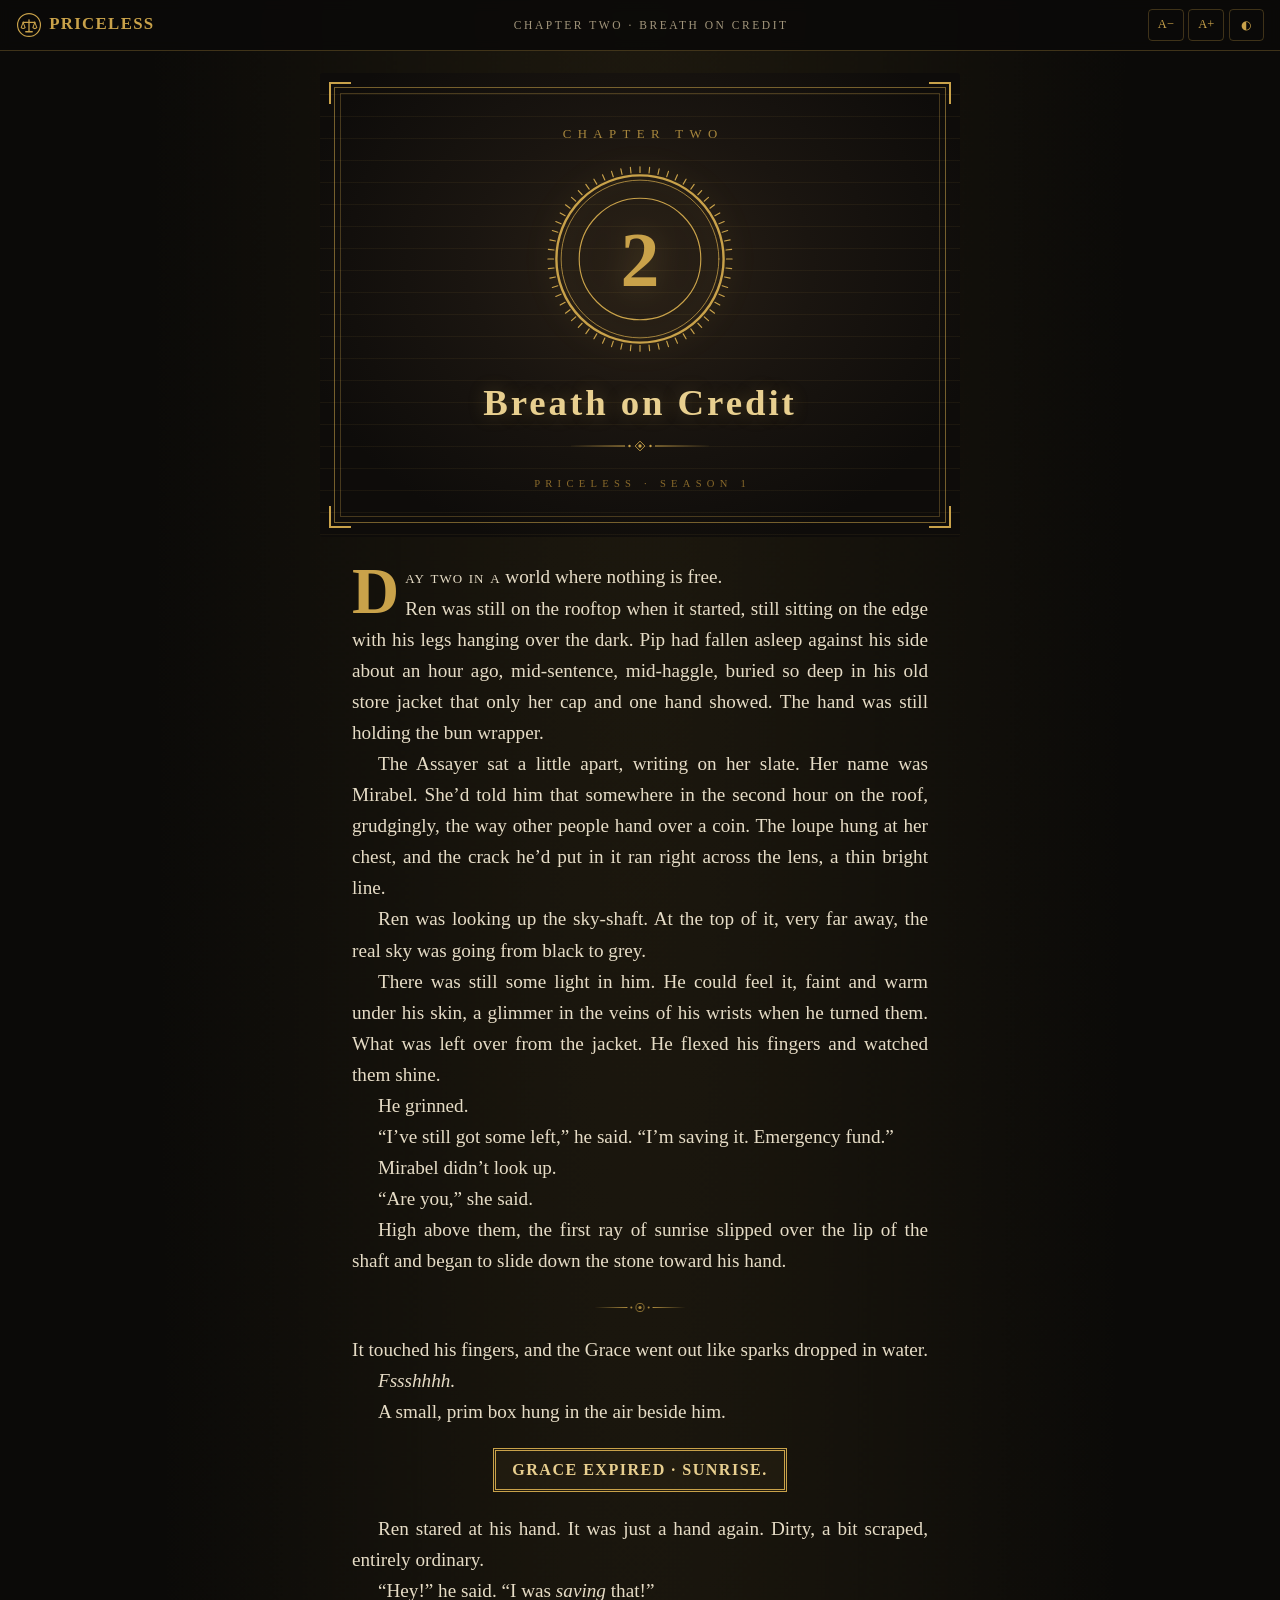
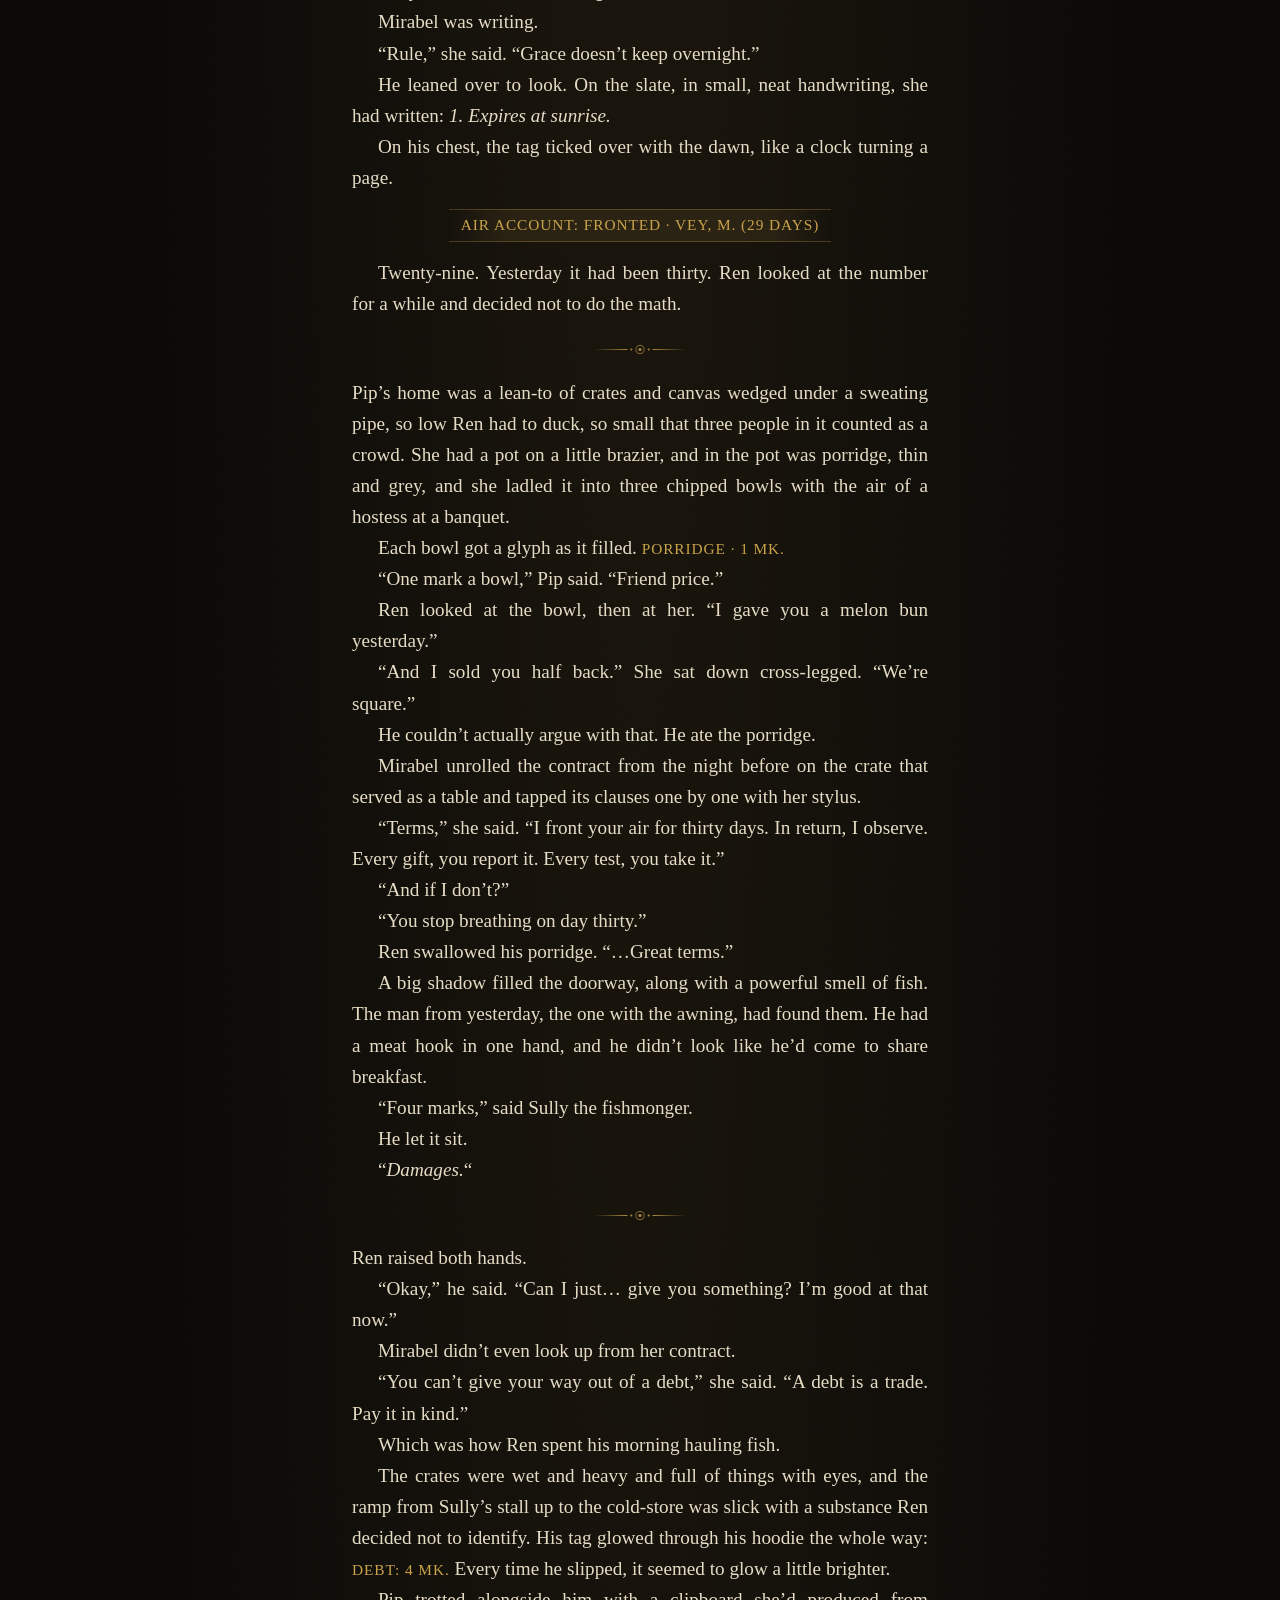
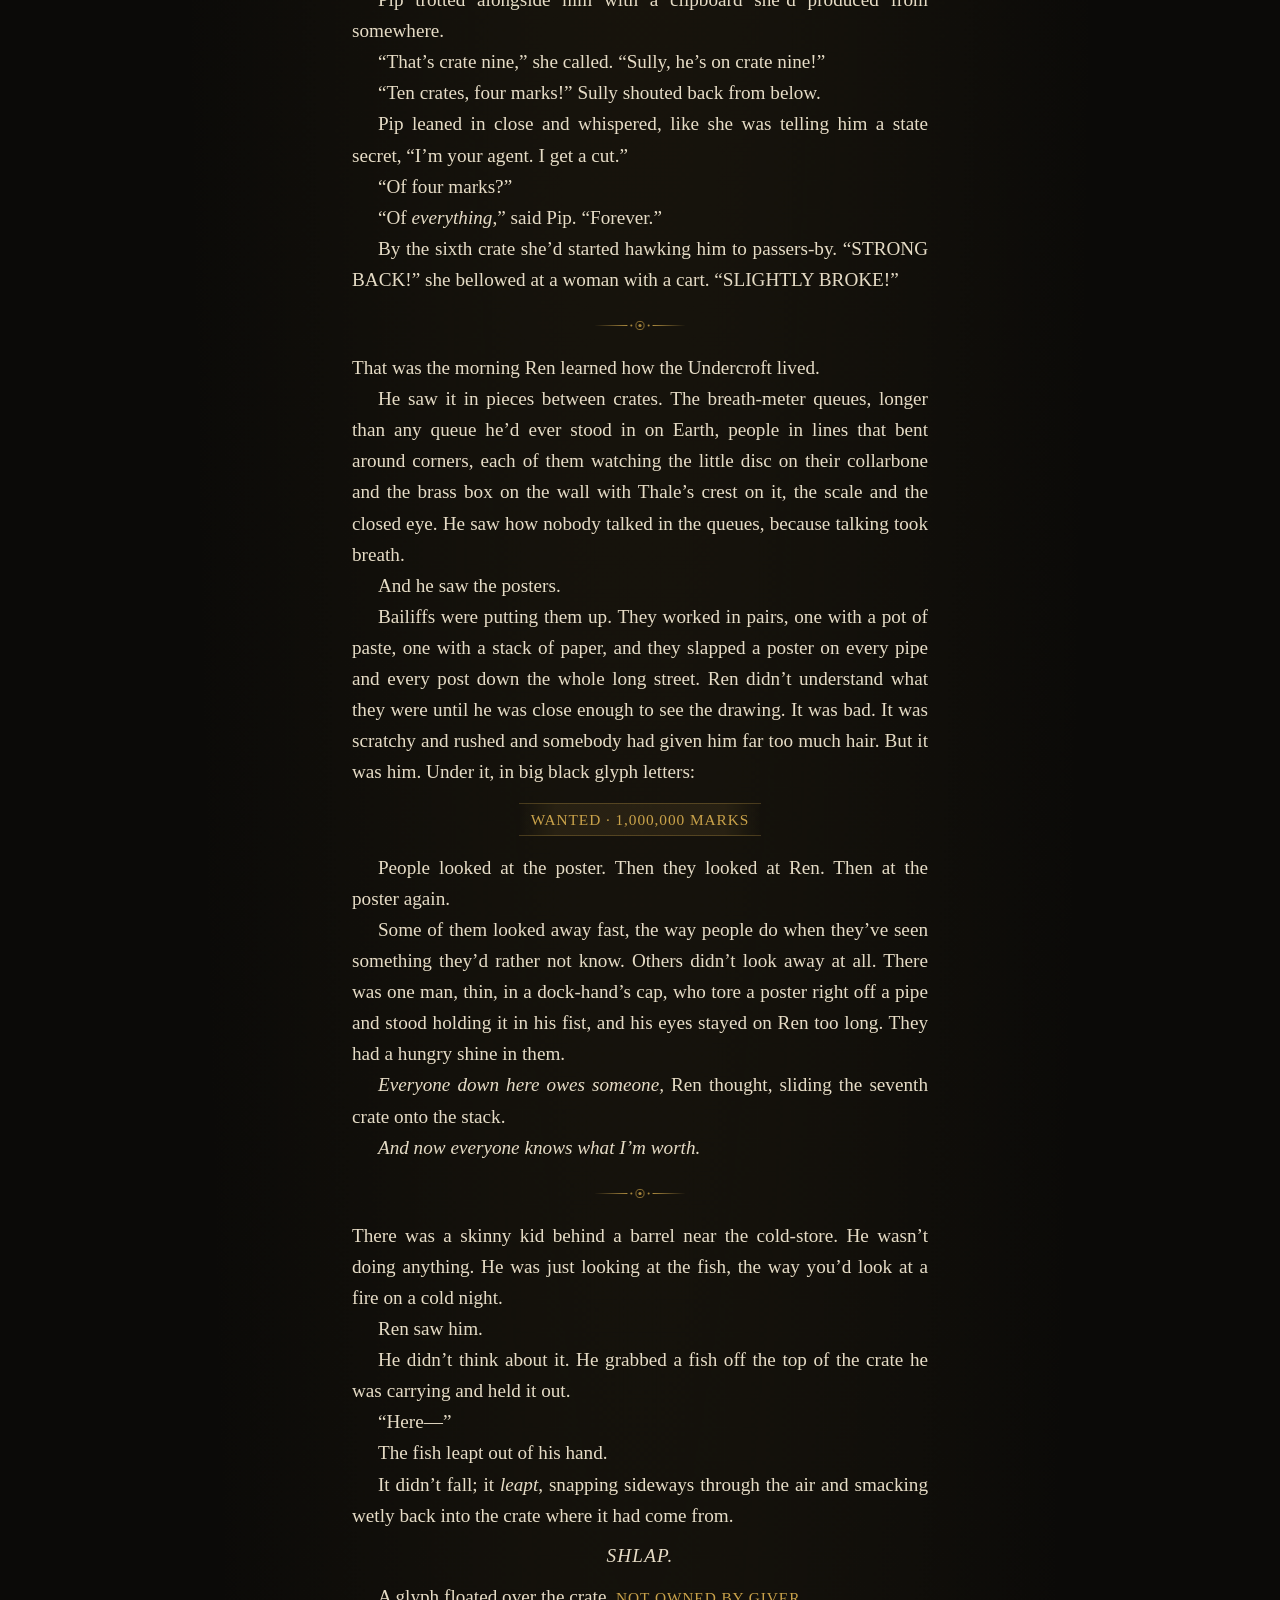
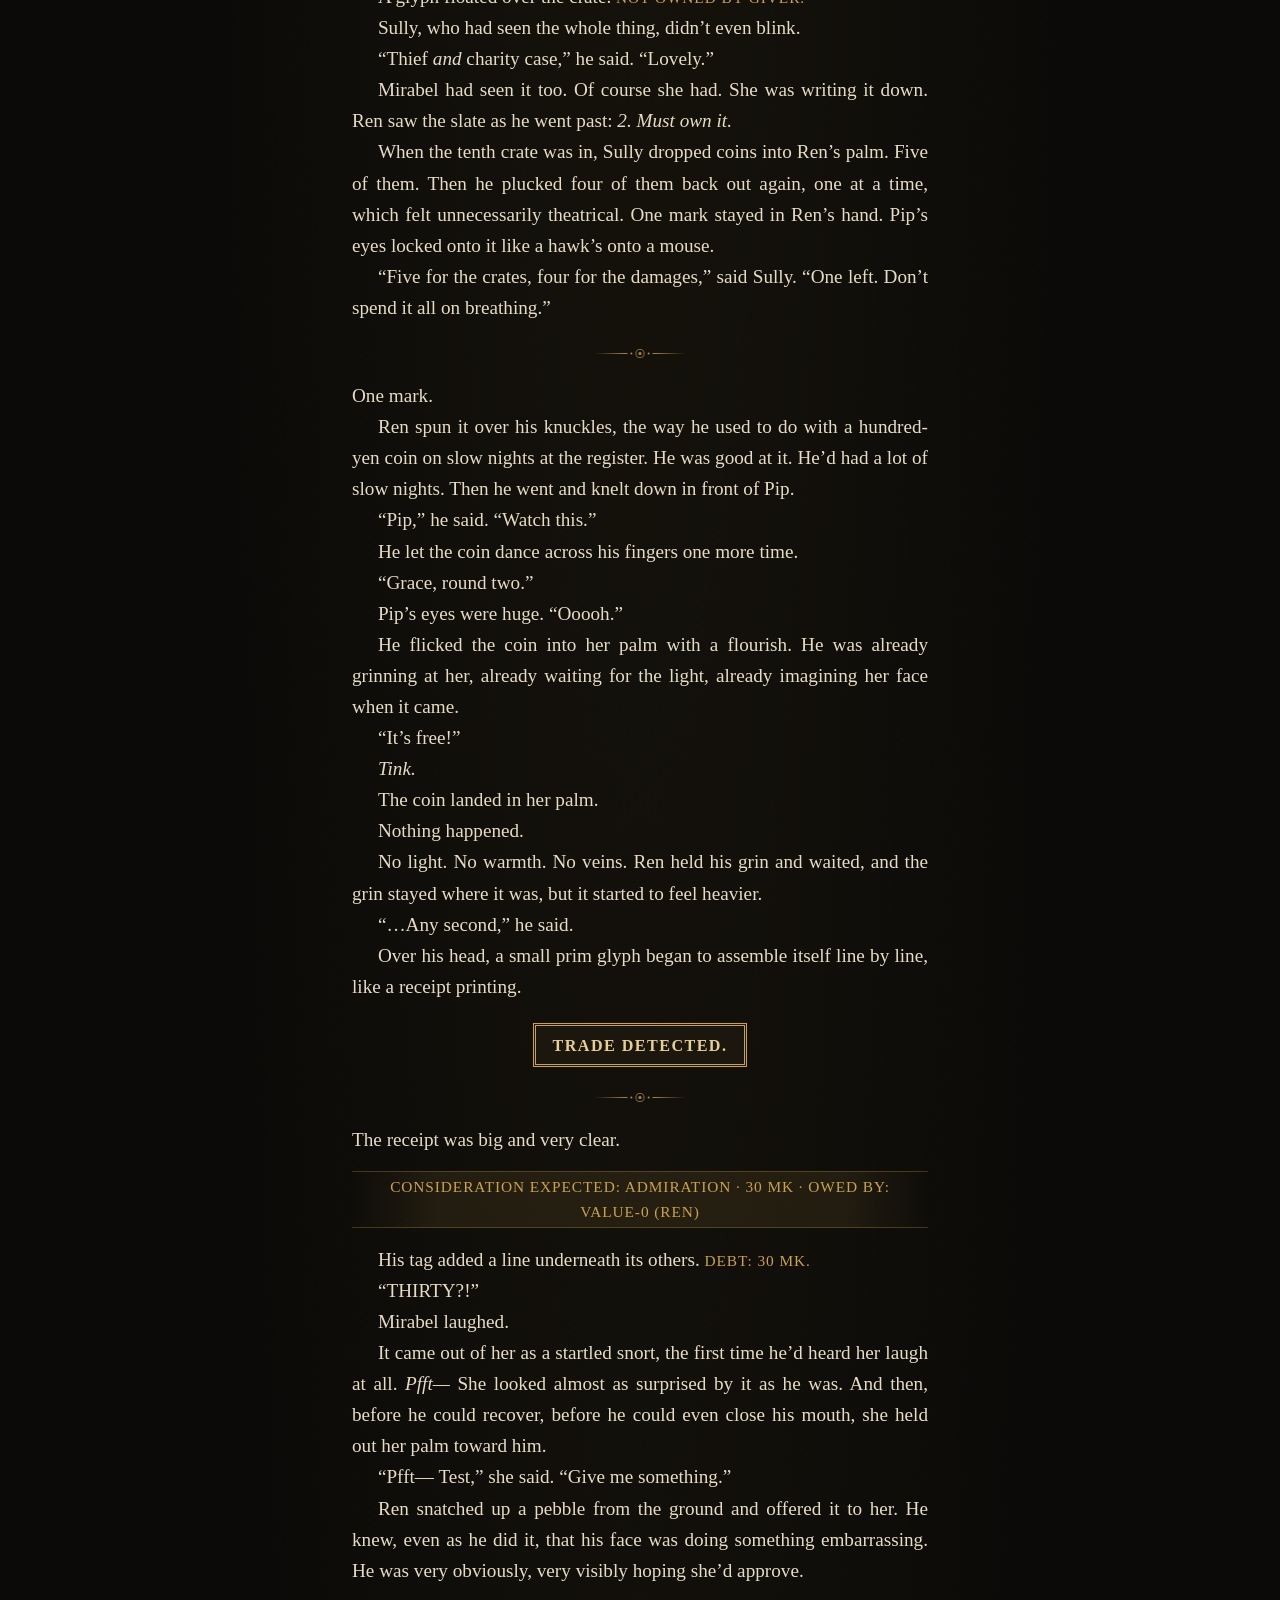
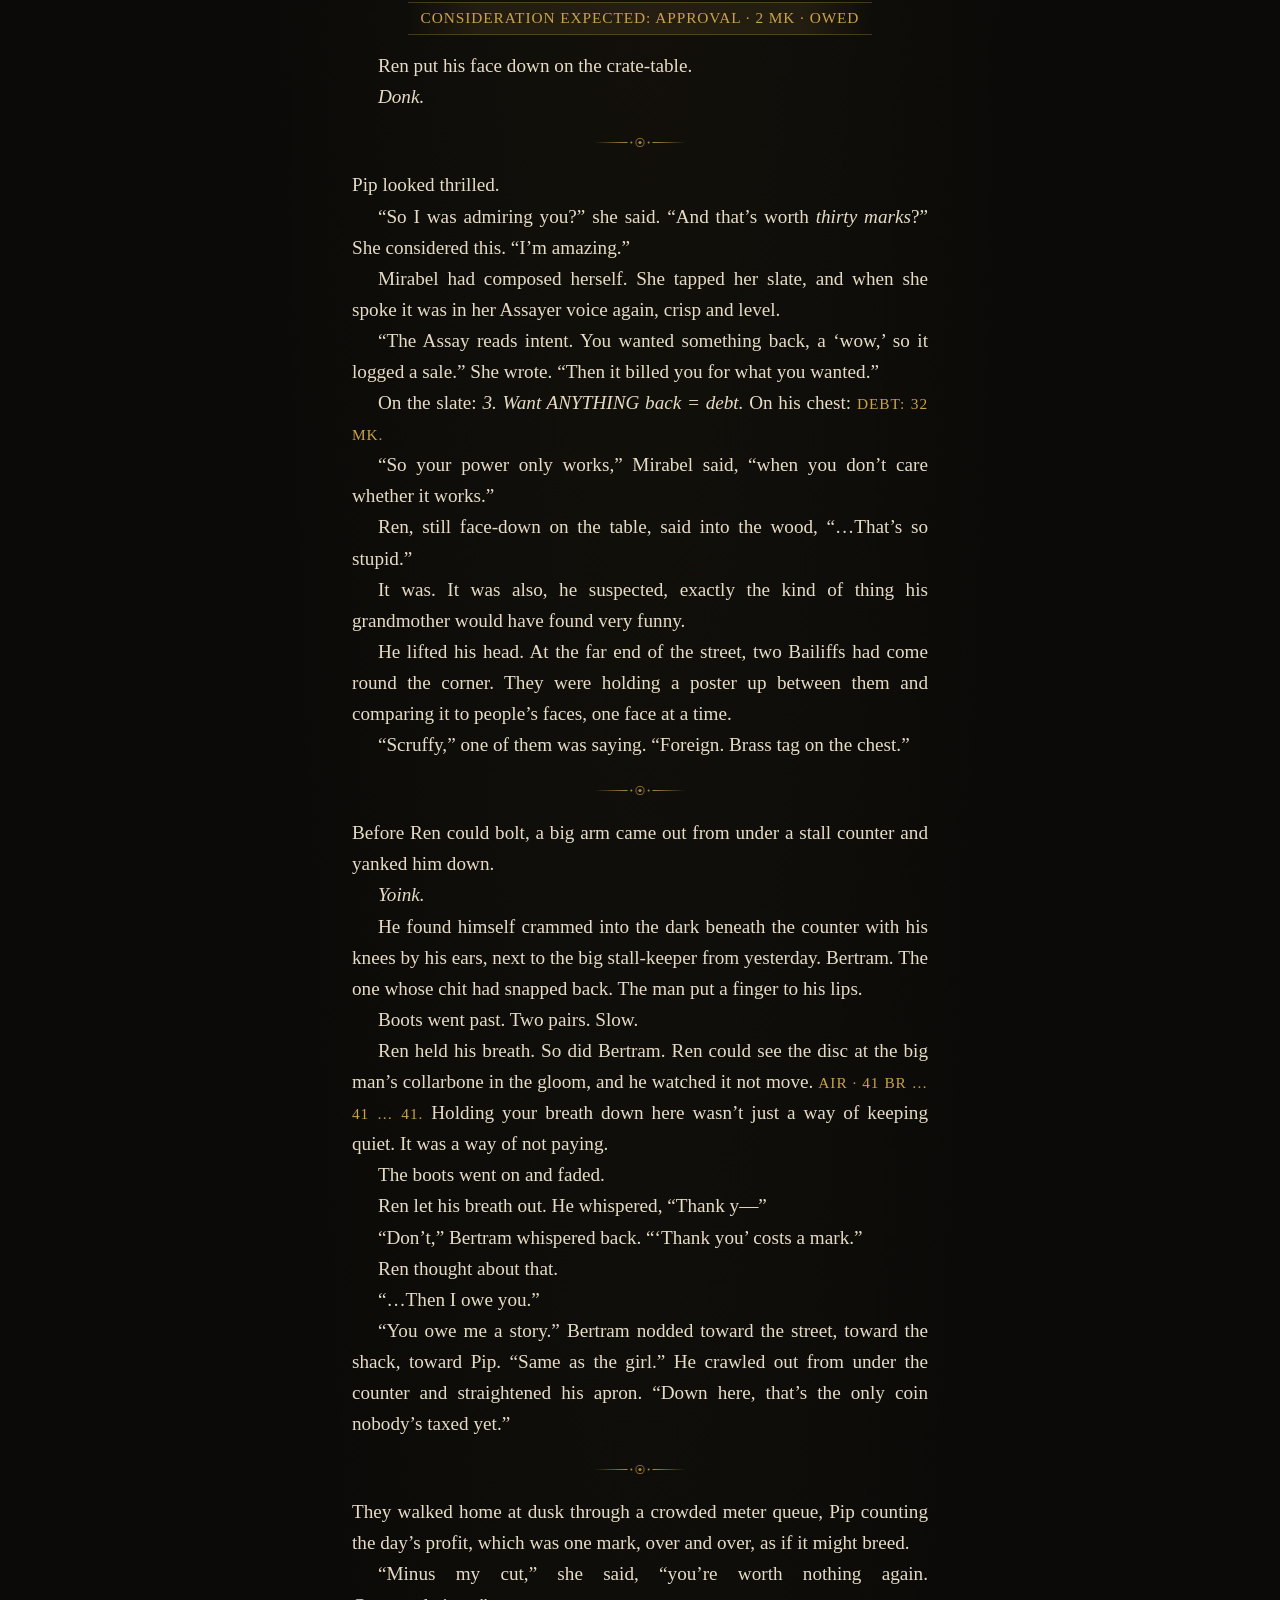
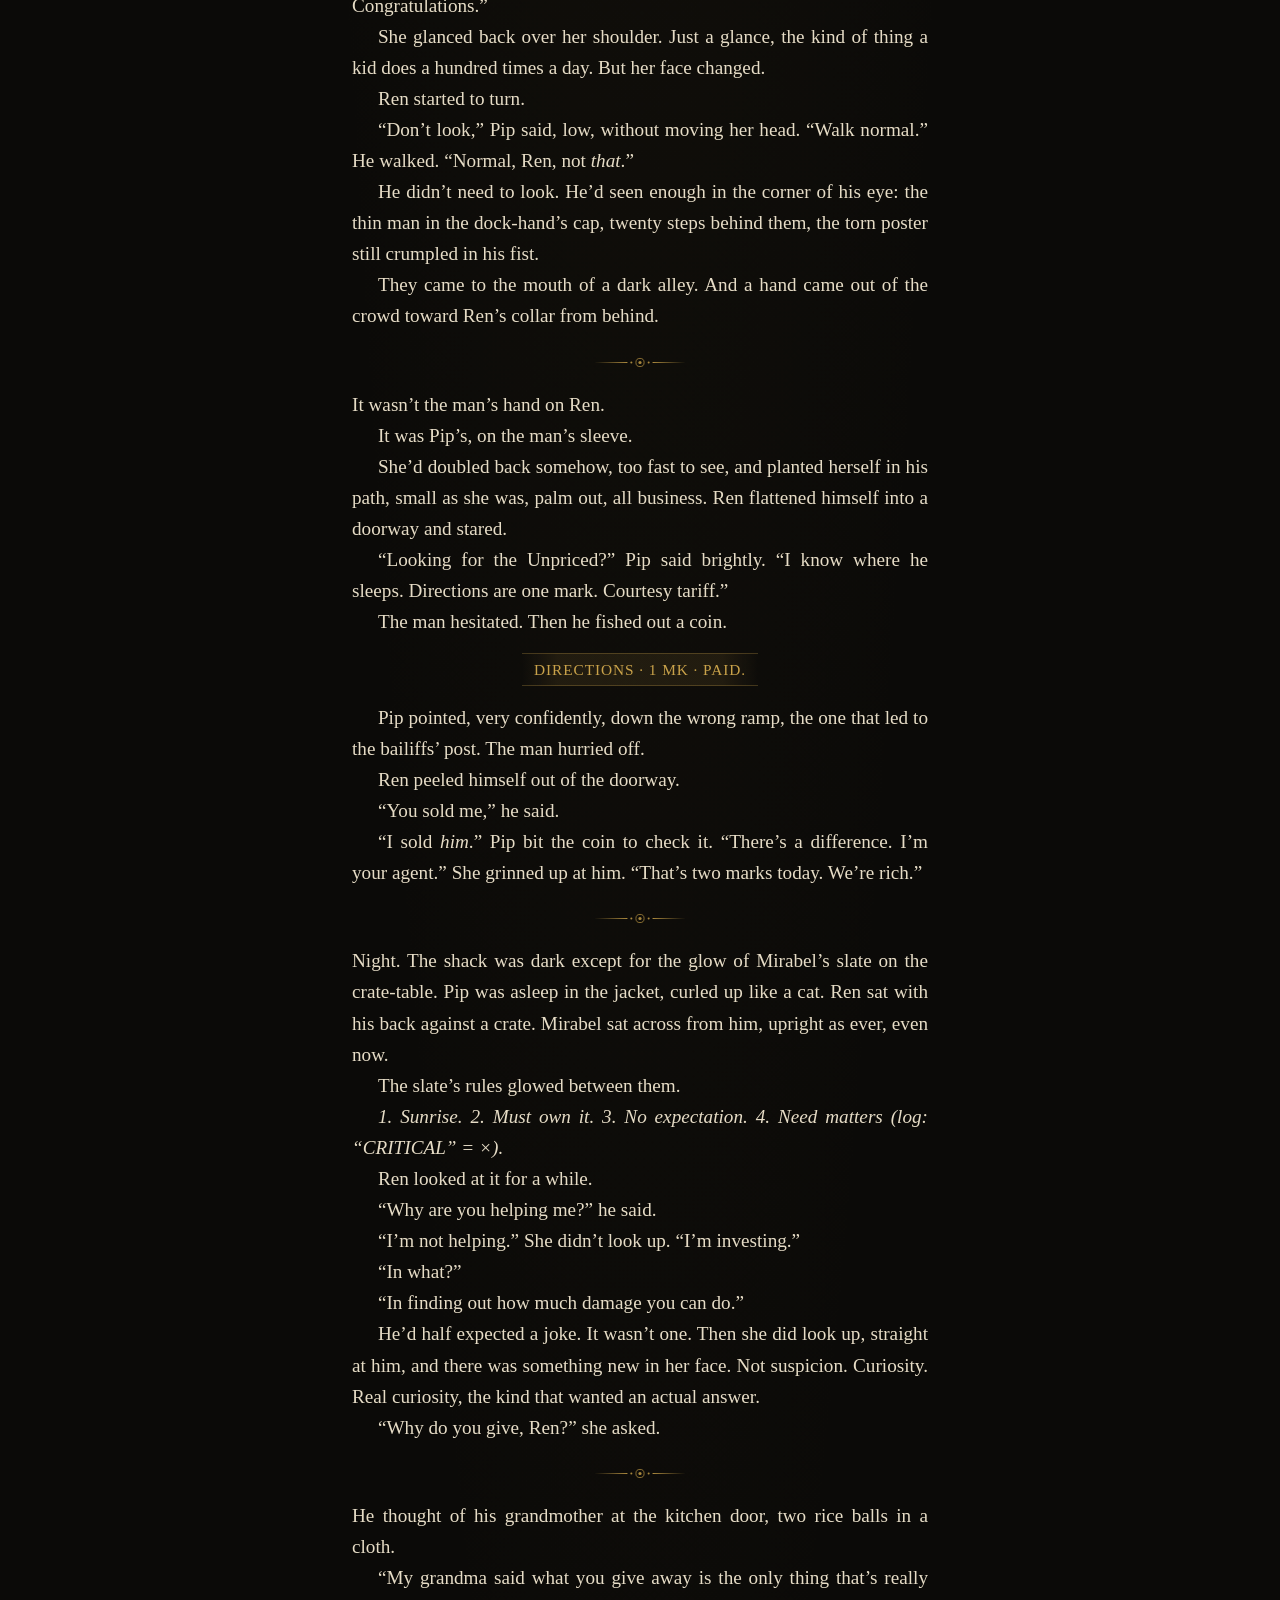
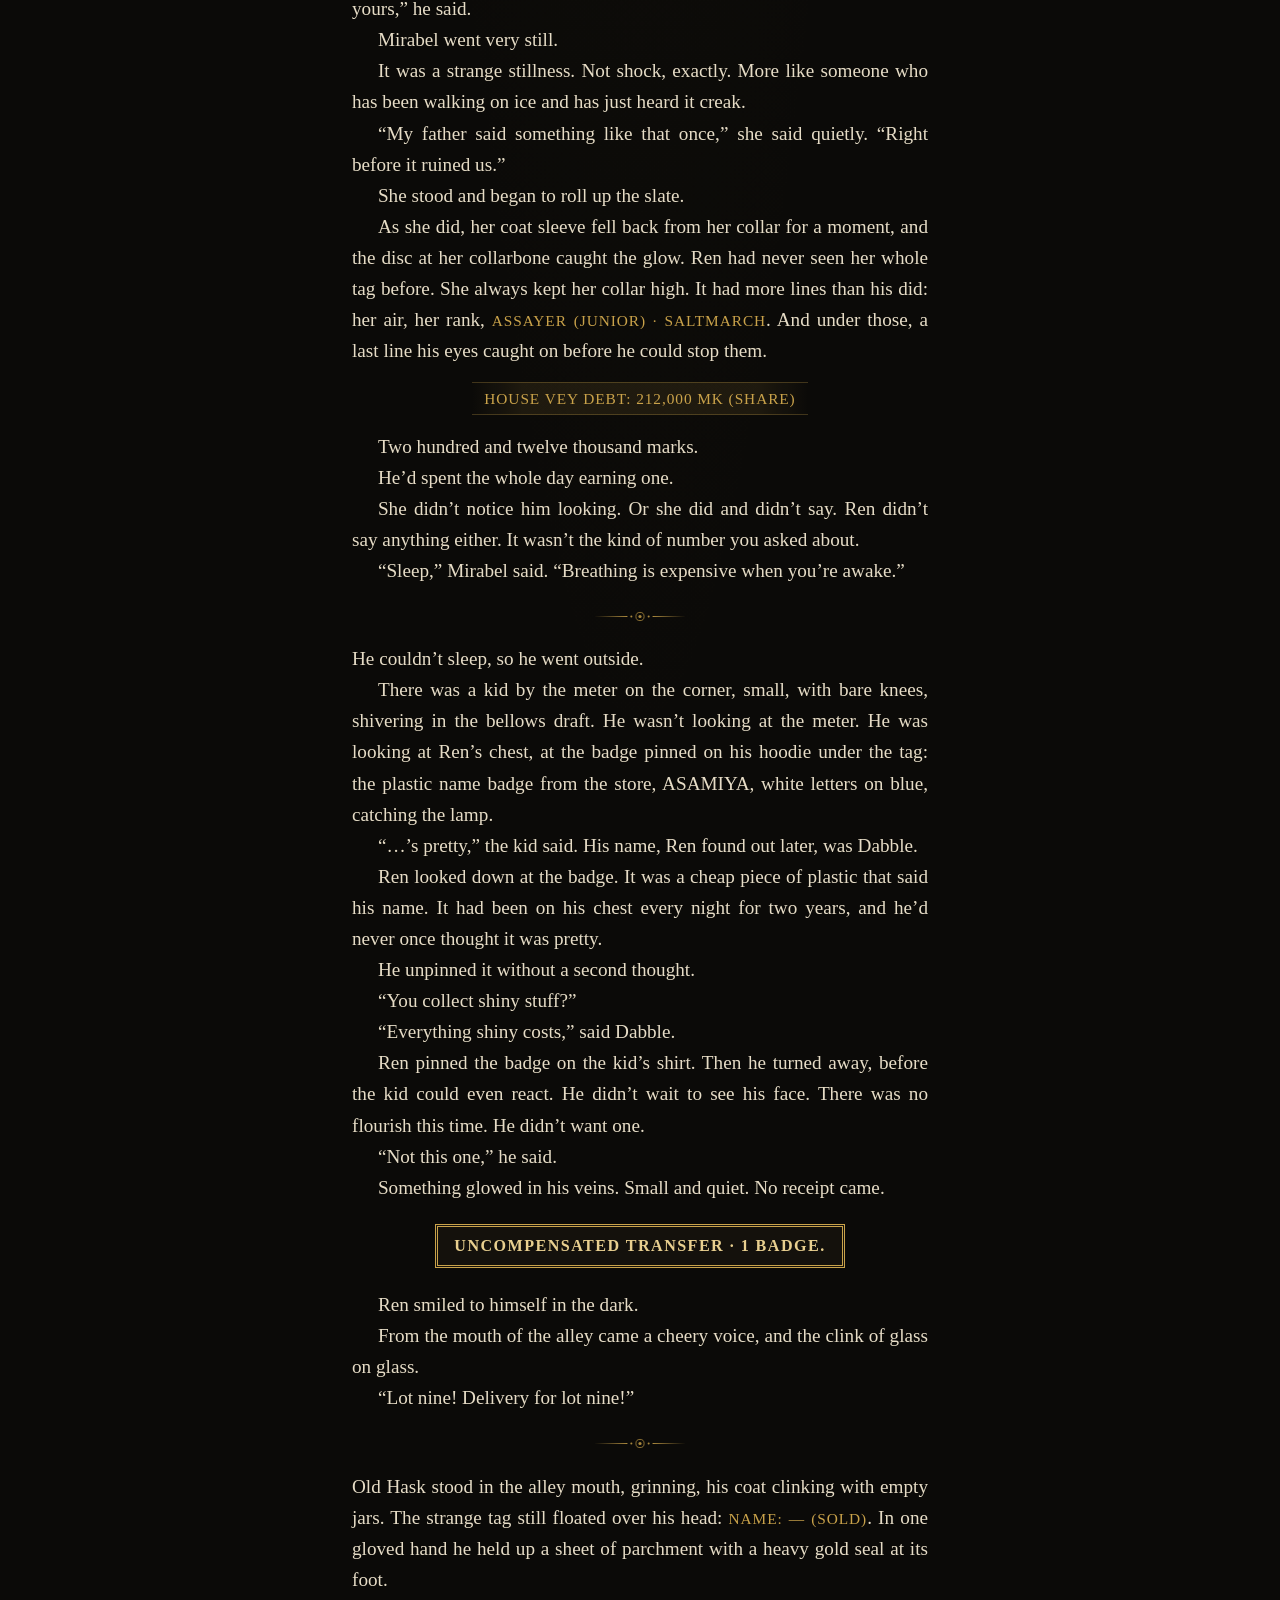
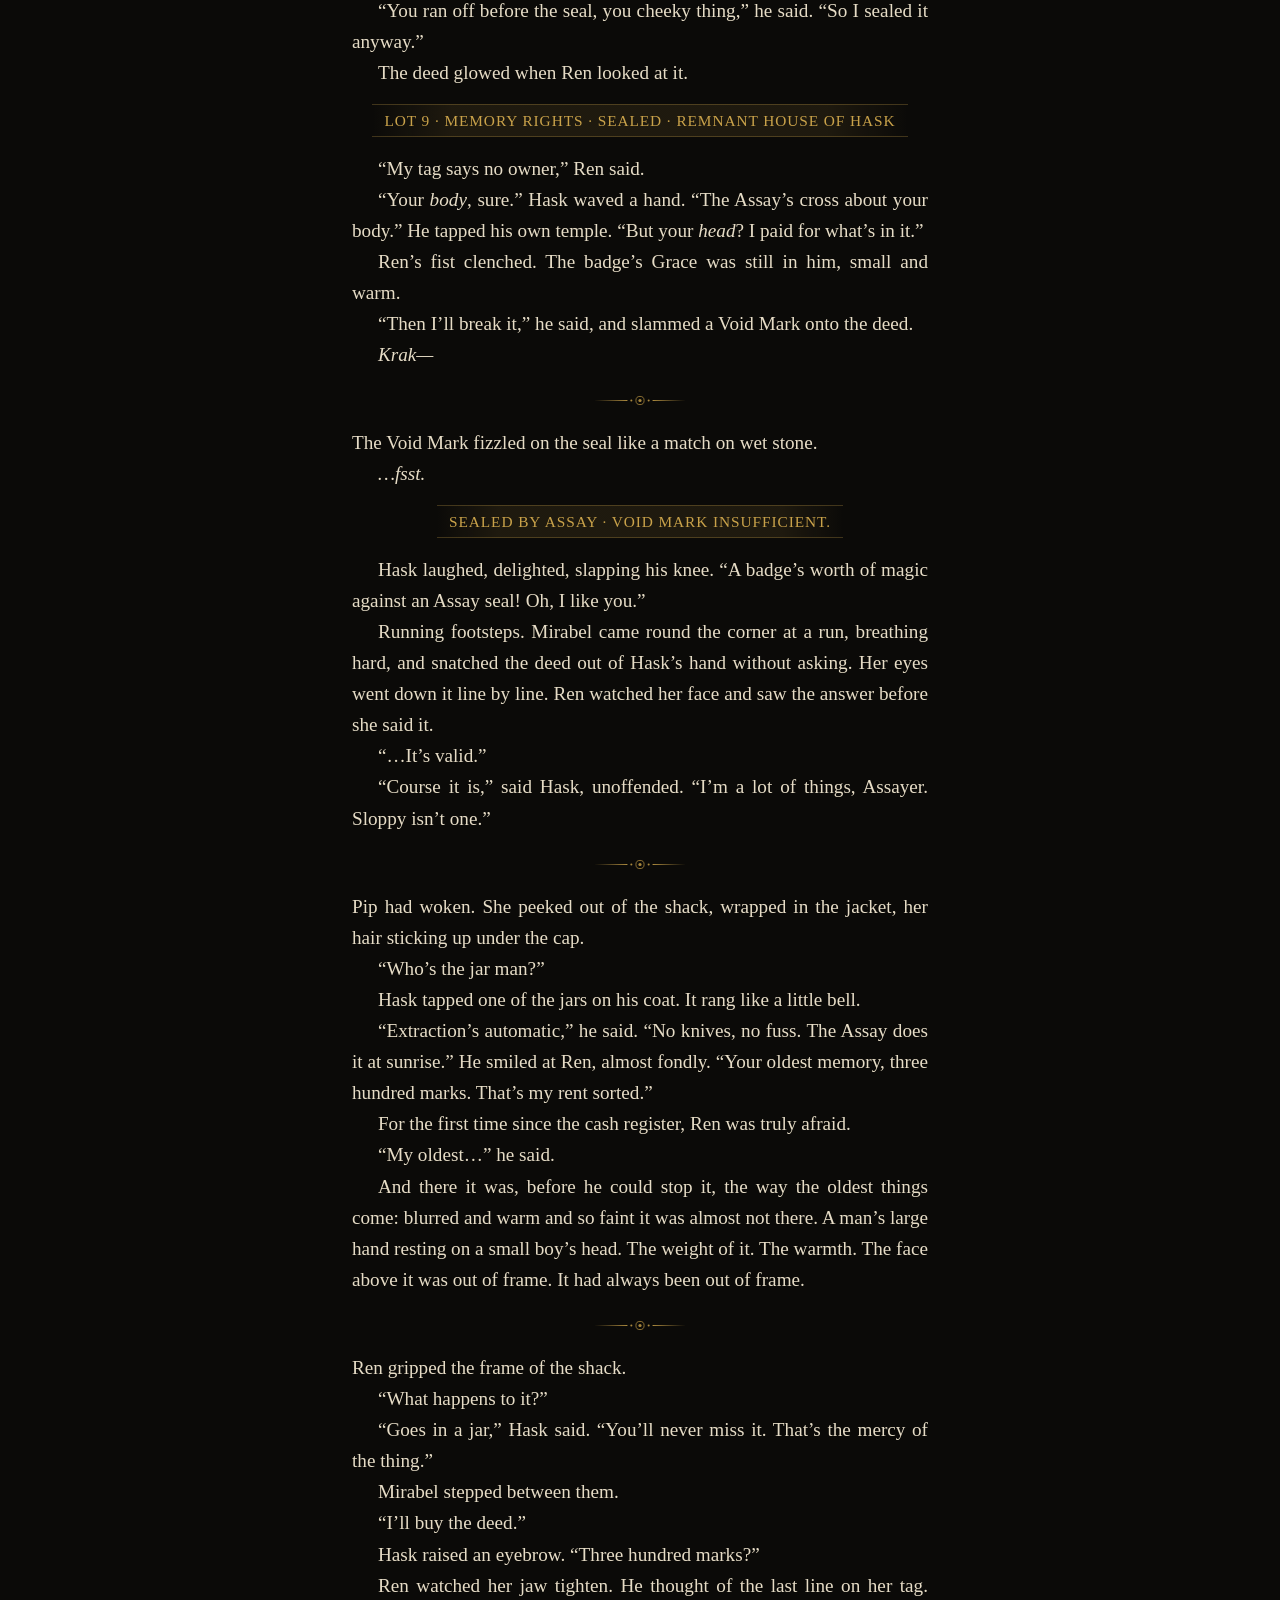
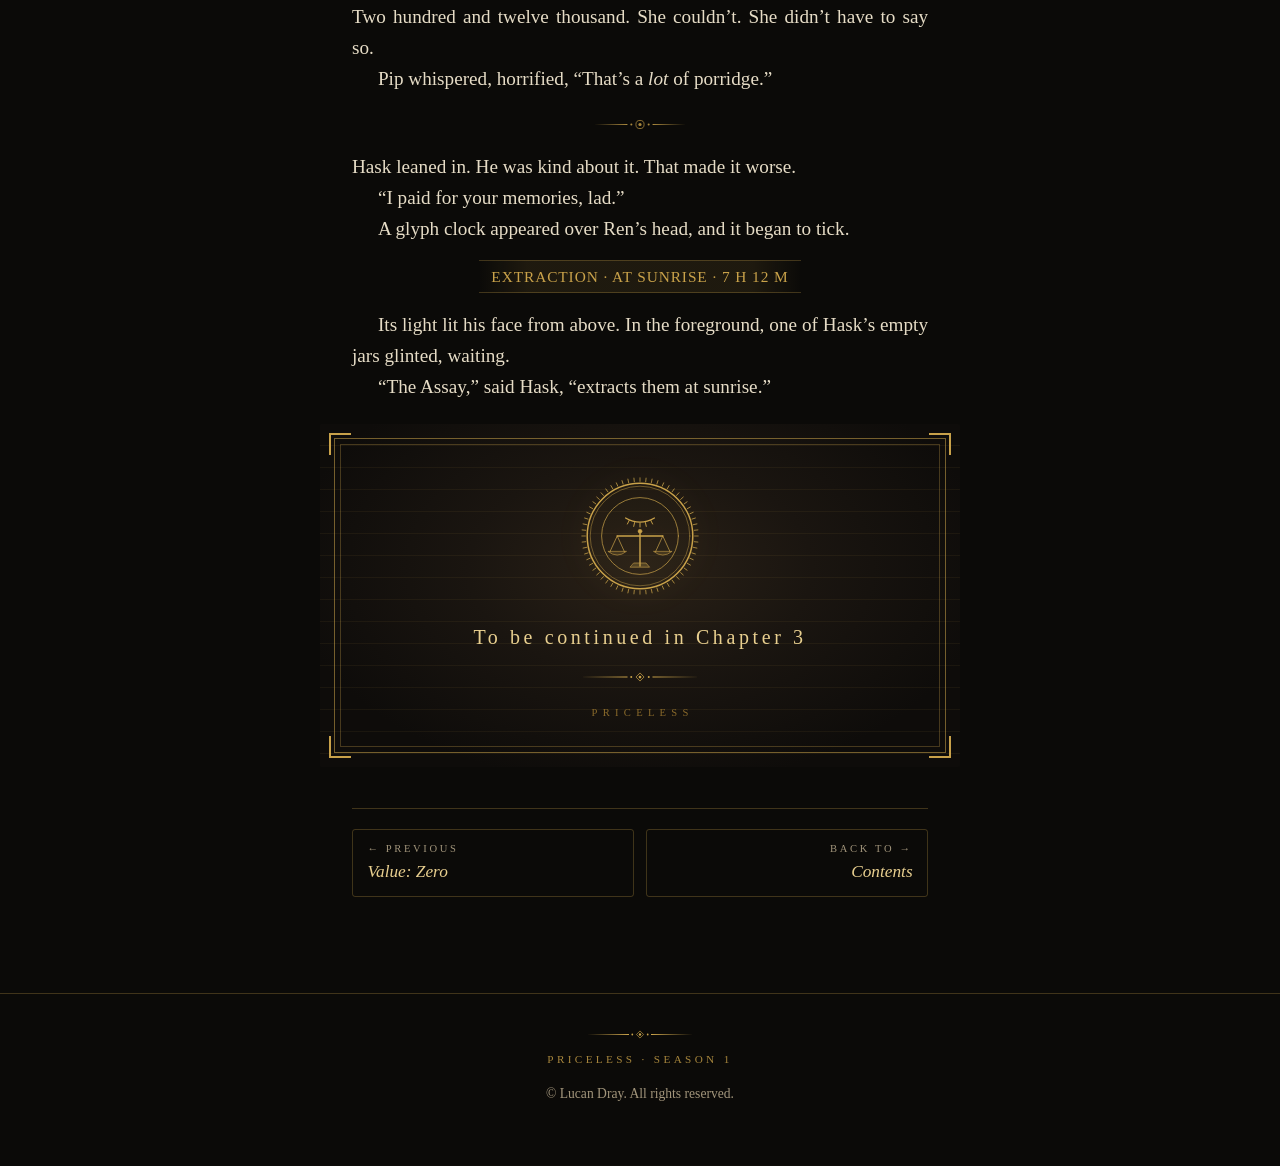
==== chapter-2.html @ 67bfa55c "Priceless Season 1, Chapters 1–2: read-online pages" ====
<!DOCTYPE html>
<html lang="en"><head><meta charset="utf-8">
<meta name="viewport" content="width=device-width, initial-scale=1, viewport-fit=cover">
<title>Chapter Two: Breath on Credit — Priceless</title><meta name="description" content="Priceless, Season 1 — Chapter 2: Breath on Credit. A light novel by Lucan Dray."><meta name="author" content="Lucan Dray">
<meta property="og:title" content="Chapter Two: Breath on Credit — Priceless"><meta property="og:description" content="Priceless, Season 1 — Chapter 2: Breath on Credit. A light novel by Lucan Dray."><meta property="og:type" content="book">
<meta name="theme-color" content="#0b0a08"><link rel="icon" href="[data-uri]">
<link rel="stylesheet" href="fonts.css"><link rel="stylesheet" href="style.css">
<script>try{var t=localStorage.getItem('pl-theme');if(t)document.documentElement.dataset.theme=t;}catch(e){}</script>
</head><body><a class="skip" href="#main">Skip to text</a><div class="progress"></div>
<header class="bar"><a class="home" href="index.html" aria-label="Priceless home"><svg viewBox="0 0 200 200" fill="none" stroke="#c9a24a" stroke-linecap="round" aria-hidden="true"><circle cx="100" cy="100" r="88" stroke-width="9"/><line x1="100" y1="60" x2="100" y2="150" stroke-width="10"/><line x1="55" y1="80" x2="145" y2="80" stroke-width="10"/><path d="M55,80 L40,120 Q55,135 70,120 Z M145,80 L130,120 Q145,135 160,120 Z" stroke-width="8"/><path d="M75,152 L125,152" stroke-width="10"/></svg><span>PRICELESS</span></a>
<div class="where">Chapter Two · Breath on Credit</div><div class="tools"><button data-act="smaller" aria-label="Smaller text">A−</button>
<button data-act="bigger" aria-label="Larger text">A+</button><button data-act="theme" aria-label="Switch light or dark page">◐</button></div></header>
<main id="main"><section class="panel opener"><div class="frame"></div><div class="corner tl"></div><div class="corner tr"></div><div class="corner bl"></div><div class="corner br"></div><div class="label">CHAPTER TWO</div><svg class="coin" xmlns="http://www.w3.org/2000/svg" viewBox="0 0 200 200" width="190" height="190" fill="none" stroke="#c9a24a" stroke-linecap="round"><g stroke-width="1.2"><line x1="100" y1="3" x2="100" y2="9" transform="rotate(0 100 100)"/><line x1="100" y1="3" x2="100" y2="9" transform="rotate(6 100 100)"/><line x1="100" y1="3" x2="100" y2="9" transform="rotate(12 100 100)"/><line x1="100" y1="3" x2="100" y2="9" transform="rotate(18 100 100)"/><line x1="100" y1="3" x2="100" y2="9" transform="rotate(24 100 100)"/><line x1="100" y1="3" x2="100" y2="9" transform="rotate(30 100 100)"/><line x1="100" y1="3" x2="100" y2="9" transform="rotate(36 100 100)"/><line x1="100" y1="3" x2="100" y2="9" transform="rotate(42 100 100)"/><line x1="100" y1="3" x2="100" y2="9" transform="rotate(48 100 100)"/><line x1="100" y1="3" x2="100" y2="9" transform="rotate(54 100 100)"/><line x1="100" y1="3" x2="100" y2="9" transform="rotate(60 100 100)"/><line x1="100" y1="3" x2="100" y2="9" transform="rotate(66 100 100)"/><line x1="100" y1="3" x2="100" y2="9" transform="rotate(72 100 100)"/><line x1="100" y1="3" x2="100" y2="9" transform="rotate(78 100 100)"/><line x1="100" y1="3" x2="100" y2="9" transform="rotate(84 100 100)"/><line x1="100" y1="3" x2="100" y2="9" transform="rotate(90 100 100)"/><line x1="100" y1="3" x2="100" y2="9" transform="rotate(96 100 100)"/><line x1="100" y1="3" x2="100" y2="9" transform="rotate(102 100 100)"/><line x1="100" y1="3" x2="100" y2="9" transform="rotate(108 100 100)"/><line x1="100" y1="3" x2="100" y2="9" transform="rotate(114 100 100)"/><line x1="100" y1="3" x2="100" y2="9" transform="rotate(120 100 100)"/><line x1="100" y1="3" x2="100" y2="9" transform="rotate(126 100 100)"/><line x1="100" y1="3" x2="100" y2="9" transform="rotate(132 100 100)"/><line x1="100" y1="3" x2="100" y2="9" transform="rotate(138 100 100)"/><line x1="100" y1="3" x2="100" y2="9" transform="rotate(144 100 100)"/><line x1="100" y1="3" x2="100" y2="9" transform="rotate(150 100 100)"/><line x1="100" y1="3" x2="100" y2="9" transform="rotate(156 100 100)"/><line x1="100" y1="3" x2="100" y2="9" transform="rotate(162 100 100)"/><line x1="100" y1="3" x2="100" y2="9" transform="rotate(168 100 100)"/><line x1="100" y1="3" x2="100" y2="9" transform="rotate(174 100 100)"/><line x1="100" y1="3" x2="100" y2="9" transform="rotate(180 100 100)"/><line x1="100" y1="3" x2="100" y2="9" transform="rotate(186 100 100)"/><line x1="100" y1="3" x2="100" y2="9" transform="rotate(192 100 100)"/><line x1="100" y1="3" x2="100" y2="9" transform="rotate(198 100 100)"/><line x1="100" y1="3" x2="100" y2="9" transform="rotate(204 100 100)"/><line x1="100" y1="3" x2="100" y2="9" transform="rotate(210 100 100)"/><line x1="100" y1="3" x2="100" y2="9" transform="rotate(216 100 100)"/><line x1="100" y1="3" x2="100" y2="9" transform="rotate(222 100 100)"/><line x1="100" y1="3" x2="100" y2="9" transform="rotate(228 100 100)"/><line x1="100" y1="3" x2="100" y2="9" transform="rotate(234 100 100)"/><line x1="100" y1="3" x2="100" y2="9" transform="rotate(240 100 100)"/><line x1="100" y1="3" x2="100" y2="9" transform="rotate(246 100 100)"/><line x1="100" y1="3" x2="100" y2="9" transform="rotate(252 100 100)"/><line x1="100" y1="3" x2="100" y2="9" transform="rotate(258 100 100)"/><line x1="100" y1="3" x2="100" y2="9" transform="rotate(264 100 100)"/><line x1="100" y1="3" x2="100" y2="9" transform="rotate(270 100 100)"/><line x1="100" y1="3" x2="100" y2="9" transform="rotate(276 100 100)"/><line x1="100" y1="3" x2="100" y2="9" transform="rotate(282 100 100)"/><line x1="100" y1="3" x2="100" y2="9" transform="rotate(288 100 100)"/><line x1="100" y1="3" x2="100" y2="9" transform="rotate(294 100 100)"/><line x1="100" y1="3" x2="100" y2="9" transform="rotate(300 100 100)"/><line x1="100" y1="3" x2="100" y2="9" transform="rotate(306 100 100)"/><line x1="100" y1="3" x2="100" y2="9" transform="rotate(312 100 100)"/><line x1="100" y1="3" x2="100" y2="9" transform="rotate(318 100 100)"/><line x1="100" y1="3" x2="100" y2="9" transform="rotate(324 100 100)"/><line x1="100" y1="3" x2="100" y2="9" transform="rotate(330 100 100)"/><line x1="100" y1="3" x2="100" y2="9" transform="rotate(336 100 100)"/><line x1="100" y1="3" x2="100" y2="9" transform="rotate(342 100 100)"/><line x1="100" y1="3" x2="100" y2="9" transform="rotate(348 100 100)"/><line x1="100" y1="3" x2="100" y2="9" transform="rotate(354 100 100)"/></g><circle cx="100" cy="100" r="88" stroke-width="2.5"/><circle cx="100" cy="100" r="83" stroke-width=".8"/><circle cx="100" cy="100" r="64" stroke-width="1.2"/><text x="100" y="128" text-anchor="middle" font-family="Cinzel Decorative" font-weight="700" font-size="82" fill="#c9a24a" stroke="none">2</text></svg><h1>Breath on Credit</h1><svg class="divider" xmlns="http://www.w3.org/2000/svg" viewBox="0 0 200 16" width="150" height="12" fill="#c9a24a"><path d="M4,8 L80,7.2 L80,8.8 Z"/><path d="M196,8 L120,7.2 L120,8.8 Z"/><circle cx="86" cy="8" r="1.6"/><circle cx="114" cy="8" r="1.6"/><path d="M100,1.5 L106.5,8 L100,14.5 L93.5,8 Z" fill="none" stroke="#c9a24a" stroke-width="1.2"/><circle cx="100" cy="8" r="2.2"/></svg><div class="series">PRICELESS · SEASON 1</div></section><article class="chapter-text"><p class="first"><span class="lead">Day two in a</span> world where nothing is free.</p>
<p>Ren was still on the rooftop when it started, still sitting on the edge with his legs hanging over the dark. Pip had fallen asleep against his side about an hour ago, mid-sentence, mid-haggle, buried so deep in his old store jacket that only her cap and one hand showed. The hand was still holding the bun wrapper.</p>
<p>The Assayer sat a little apart, writing on her slate. Her name was Mirabel. She&rsquo;d told him that somewhere in the second hour on the roof, grudgingly, the way other people hand over a coin. The loupe hung at her chest, and the crack he&rsquo;d put in it ran right across the lens, a thin bright line.</p>
<p>Ren was looking up the sky-shaft. At the top of it, very far away, the real sky was going from black to grey.</p>
<p>There was still some light in him. He could feel it, faint and warm under his skin, a glimmer in the veins of his wrists when he turned them. What was left over from the jacket. He flexed his fingers and watched them shine.</p>
<p>He grinned.</p>
<p>&ldquo;I&rsquo;ve still got some left,&rdquo; he said. &ldquo;I&rsquo;m saving it. Emergency fund.&rdquo;</p>
<p>Mirabel didn&rsquo;t look up.</p>
<p>&ldquo;Are you,&rdquo; she said.</p>
<p>High above them, the first ray of sunrise slipped over the lip of the shaft and began to slide down the stone toward his hand.</p>
<div class="scene-break" aria-hidden="true"><svg xmlns="http://www.w3.org/2000/svg" viewBox="0 0 120 14" width="96" height="11" fill="#8a6a2b"><path d="M2,7 L44,6.4 L44,7.6 Z"/><path d="M118,7 L76,6.4 L76,7.6 Z"/><circle cx="60" cy="7" r="5.2" fill="none" stroke="#8a6a2b" stroke-width="1"/><circle cx="60" cy="7" r="2"/><circle cx="49" cy="7" r="1.3"/><circle cx="71" cy="7" r="1.3"/></svg></div>
<p>It touched his fingers, and the Grace went out like sparks dropped in water.</p>
<p><em>Fssshhhh.</em></p>
<p>A small, prim box hung in the air beside him.</p>
<p class="assay"><strong>GRACE EXPIRED · SUNRISE.</strong></p>
<p>Ren stared at his hand. It was just a hand again. Dirty, a bit scraped, entirely ordinary.</p>
<p>&ldquo;Hey!&rdquo; he said. &ldquo;I was <em>saving</em> that!&rdquo;</p>
<p>Mirabel was writing.</p>
<p>&ldquo;Rule,&rdquo; she said. &ldquo;Grace doesn&rsquo;t keep overnight.&rdquo;</p>
<p>He leaned over to look. On the slate, in small, neat handwriting, she had written: <em>1. Expires at sunrise.</em></p>
<p>On his chest, the tag ticked over with the dawn, like a clock turning a page.</p>
<p class="glyphline"><span class="glyph">AIR ACCOUNT: FRONTED · VEY, M. (29 DAYS)</span></p>
<p>Twenty-nine. Yesterday it had been thirty. Ren looked at the number for a while and decided not to do the math.</p>
<div class="scene-break" aria-hidden="true"><svg xmlns="http://www.w3.org/2000/svg" viewBox="0 0 120 14" width="96" height="11" fill="#8a6a2b"><path d="M2,7 L44,6.4 L44,7.6 Z"/><path d="M118,7 L76,6.4 L76,7.6 Z"/><circle cx="60" cy="7" r="5.2" fill="none" stroke="#8a6a2b" stroke-width="1"/><circle cx="60" cy="7" r="2"/><circle cx="49" cy="7" r="1.3"/><circle cx="71" cy="7" r="1.3"/></svg></div>
<p>Pip&rsquo;s home was a lean-to of crates and canvas wedged under a sweating pipe, so low Ren had to duck, so small that three people in it counted as a crowd. She had a pot on a little brazier, and in the pot was porridge, thin and grey, and she ladled it into three chipped bowls with the air of a hostess at a banquet.</p>
<p>Each bowl got a glyph as it filled. <span class="glyph">PORRIDGE · 1 MK.</span></p>
<p>&ldquo;One mark a bowl,&rdquo; Pip said. &ldquo;Friend price.&rdquo;</p>
<p>Ren looked at the bowl, then at her. &ldquo;I gave you a melon bun yesterday.&rdquo;</p>
<p>&ldquo;And I sold you half back.&rdquo; She sat down cross-legged. &ldquo;We&rsquo;re square.&rdquo;</p>
<p>He couldn&rsquo;t actually argue with that. He ate the porridge.</p>
<p>Mirabel unrolled the contract from the night before on the crate that served as a table and tapped its clauses one by one with her stylus.</p>
<p>&ldquo;Terms,&rdquo; she said. &ldquo;I front your air for thirty days. In return, I observe. Every gift, you report it. Every test, you take it.&rdquo;</p>
<p>&ldquo;And if I don&rsquo;t?&rdquo;</p>
<p>&ldquo;You stop breathing on day thirty.&rdquo;</p>
<p>Ren swallowed his porridge. &ldquo;…Great terms.&rdquo;</p>
<p>A big shadow filled the doorway, along with a powerful smell of fish. The man from yesterday, the one with the awning, had found them. He had a meat hook in one hand, and he didn&rsquo;t look like he&rsquo;d come to share breakfast.</p>
<p>&ldquo;Four marks,&rdquo; said Sully the fishmonger.</p>
<p>He let it sit.</p>
<p>&ldquo;<em>Damages.</em>&ldquo;</p>
<div class="scene-break" aria-hidden="true"><svg xmlns="http://www.w3.org/2000/svg" viewBox="0 0 120 14" width="96" height="11" fill="#8a6a2b"><path d="M2,7 L44,6.4 L44,7.6 Z"/><path d="M118,7 L76,6.4 L76,7.6 Z"/><circle cx="60" cy="7" r="5.2" fill="none" stroke="#8a6a2b" stroke-width="1"/><circle cx="60" cy="7" r="2"/><circle cx="49" cy="7" r="1.3"/><circle cx="71" cy="7" r="1.3"/></svg></div>
<p>Ren raised both hands.</p>
<p>&ldquo;Okay,&rdquo; he said. &ldquo;Can I just… give you something? I&rsquo;m good at that now.&rdquo;</p>
<p>Mirabel didn&rsquo;t even look up from her contract.</p>
<p>&ldquo;You can&rsquo;t give your way out of a debt,&rdquo; she said. &ldquo;A debt is a trade. Pay it in kind.&rdquo;</p>
<p>Which was how Ren spent his morning hauling fish.</p>
<p>The crates were wet and heavy and full of things with eyes, and the ramp from Sully&rsquo;s stall up to the cold-store was slick with a substance Ren decided not to identify. His tag glowed through his hoodie the whole way: <span class="glyph">DEBT: 4 MK.</span> Every time he slipped, it seemed to glow a little brighter.</p>
<p>Pip trotted alongside him with a clipboard she&rsquo;d produced from somewhere.</p>
<p>&ldquo;That&rsquo;s crate nine,&rdquo; she called. &ldquo;Sully, he&rsquo;s on crate nine!&rdquo;</p>
<p>&ldquo;Ten crates, four marks!&rdquo; Sully shouted back from below.</p>
<p>Pip leaned in close and whispered, like she was telling him a state secret, &ldquo;I&rsquo;m your agent. I get a cut.&rdquo;</p>
<p>&ldquo;Of four marks?&rdquo;</p>
<p>&ldquo;Of <em>everything</em>,&rdquo; said Pip. &ldquo;Forever.&rdquo;</p>
<p>By the sixth crate she&rsquo;d started hawking him to passers-by. &ldquo;STRONG BACK!&rdquo; she bellowed at a woman with a cart. &ldquo;SLIGHTLY BROKE!&rdquo;</p>
<div class="scene-break" aria-hidden="true"><svg xmlns="http://www.w3.org/2000/svg" viewBox="0 0 120 14" width="96" height="11" fill="#8a6a2b"><path d="M2,7 L44,6.4 L44,7.6 Z"/><path d="M118,7 L76,6.4 L76,7.6 Z"/><circle cx="60" cy="7" r="5.2" fill="none" stroke="#8a6a2b" stroke-width="1"/><circle cx="60" cy="7" r="2"/><circle cx="49" cy="7" r="1.3"/><circle cx="71" cy="7" r="1.3"/></svg></div>
<p>That was the morning Ren learned how the Undercroft lived.</p>
<p>He saw it in pieces between crates. The breath-meter queues, longer than any queue he&rsquo;d ever stood in on Earth, people in lines that bent around corners, each of them watching the little disc on their collarbone and the brass box on the wall with Thale&rsquo;s crest on it, the scale and the closed eye. He saw how nobody talked in the queues, because talking took breath.</p>
<p>And he saw the posters.</p>
<p>Bailiffs were putting them up. They worked in pairs, one with a pot of paste, one with a stack of paper, and they slapped a poster on every pipe and every post down the whole long street. Ren didn&rsquo;t understand what they were until he was close enough to see the drawing. It was bad. It was scratchy and rushed and somebody had given him far too much hair. But it was him. Under it, in big black glyph letters:</p>
<p class="glyphline"><span class="glyph">WANTED · 1,000,000 MARKS</span></p>
<p>People looked at the poster. Then they looked at Ren. Then at the poster again.</p>
<p>Some of them looked away fast, the way people do when they&rsquo;ve seen something they&rsquo;d rather not know. Others didn&rsquo;t look away at all. There was one man, thin, in a dock-hand&rsquo;s cap, who tore a poster right off a pipe and stood holding it in his fist, and his eyes stayed on Ren too long. They had a hungry shine in them.</p>
<p><em>Everyone down here owes someone,</em> Ren thought, sliding the seventh crate onto the stack.</p>
<p><em>And now everyone knows what I&rsquo;m worth.</em></p>
<div class="scene-break" aria-hidden="true"><svg xmlns="http://www.w3.org/2000/svg" viewBox="0 0 120 14" width="96" height="11" fill="#8a6a2b"><path d="M2,7 L44,6.4 L44,7.6 Z"/><path d="M118,7 L76,6.4 L76,7.6 Z"/><circle cx="60" cy="7" r="5.2" fill="none" stroke="#8a6a2b" stroke-width="1"/><circle cx="60" cy="7" r="2"/><circle cx="49" cy="7" r="1.3"/><circle cx="71" cy="7" r="1.3"/></svg></div>
<p>There was a skinny kid behind a barrel near the cold-store. He wasn&rsquo;t doing anything. He was just looking at the fish, the way you&rsquo;d look at a fire on a cold night.</p>
<p>Ren saw him.</p>
<p>He didn&rsquo;t think about it. He grabbed a fish off the top of the crate he was carrying and held it out.</p>
<p>&ldquo;Here—&rdquo;</p>
<p>The fish leapt out of his hand.</p>
<p>It didn&rsquo;t fall; it <em>leapt</em>, snapping sideways through the air and smacking wetly back into the crate where it had come from.</p>
<p class="sfxline"><span class="sfx">SHLAP.</span></p>
<p>A glyph floated over the crate. <span class="glyph">NOT OWNED BY GIVER.</span></p>
<p>Sully, who had seen the whole thing, didn&rsquo;t even blink.</p>
<p>&ldquo;Thief <em>and</em> charity case,&rdquo; he said. &ldquo;Lovely.&rdquo;</p>
<p>Mirabel had seen it too. Of course she had. She was writing it down. Ren saw the slate as he went past: <em>2. Must own it.</em></p>
<p>When the tenth crate was in, Sully dropped coins into Ren&rsquo;s palm. Five of them. Then he plucked four of them back out again, one at a time, which felt unnecessarily theatrical. One mark stayed in Ren&rsquo;s hand. Pip&rsquo;s eyes locked onto it like a hawk&rsquo;s onto a mouse.</p>
<p>&ldquo;Five for the crates, four for the damages,&rdquo; said Sully. &ldquo;One left. Don&rsquo;t spend it all on breathing.&rdquo;</p>
<div class="scene-break" aria-hidden="true"><svg xmlns="http://www.w3.org/2000/svg" viewBox="0 0 120 14" width="96" height="11" fill="#8a6a2b"><path d="M2,7 L44,6.4 L44,7.6 Z"/><path d="M118,7 L76,6.4 L76,7.6 Z"/><circle cx="60" cy="7" r="5.2" fill="none" stroke="#8a6a2b" stroke-width="1"/><circle cx="60" cy="7" r="2"/><circle cx="49" cy="7" r="1.3"/><circle cx="71" cy="7" r="1.3"/></svg></div>
<p>One mark.</p>
<p>Ren spun it over his knuckles, the way he used to do with a hundred-yen coin on slow nights at the register. He was good at it. He&rsquo;d had a lot of slow nights. Then he went and knelt down in front of Pip.</p>
<p>&ldquo;Pip,&rdquo; he said. &ldquo;Watch this.&rdquo;</p>
<p>He let the coin dance across his fingers one more time.</p>
<p>&ldquo;Grace, round two.&rdquo;</p>
<p>Pip&rsquo;s eyes were huge. &ldquo;Ooooh.&rdquo;</p>
<p>He flicked the coin into her palm with a flourish. He was already grinning at her, already waiting for the light, already imagining her face when it came.</p>
<p>&ldquo;It&rsquo;s free!&rdquo;</p>
<p><em>Tink.</em></p>
<p>The coin landed in her palm.</p>
<p>Nothing happened.</p>
<p>No light. No warmth. No veins. Ren held his grin and waited, and the grin stayed where it was, but it started to feel heavier.</p>
<p>&ldquo;…Any second,&rdquo; he said.</p>
<p>Over his head, a small prim glyph began to assemble itself line by line, like a receipt printing.</p>
<p class="assay"><strong>TRADE DETECTED.</strong></p>
<div class="scene-break" aria-hidden="true"><svg xmlns="http://www.w3.org/2000/svg" viewBox="0 0 120 14" width="96" height="11" fill="#8a6a2b"><path d="M2,7 L44,6.4 L44,7.6 Z"/><path d="M118,7 L76,6.4 L76,7.6 Z"/><circle cx="60" cy="7" r="5.2" fill="none" stroke="#8a6a2b" stroke-width="1"/><circle cx="60" cy="7" r="2"/><circle cx="49" cy="7" r="1.3"/><circle cx="71" cy="7" r="1.3"/></svg></div>
<p>The receipt was big and very clear.</p>
<p class="glyphline"><span class="glyph">CONSIDERATION EXPECTED: ADMIRATION · 30 MK · OWED BY: VALUE-0 (REN)</span></p>
<p>His tag added a line underneath its others. <span class="glyph">DEBT: 30 MK.</span></p>
<p>&ldquo;THIRTY?!&rdquo;</p>
<p>Mirabel laughed.</p>
<p>It came out of her as a startled snort, the first time he&rsquo;d heard her laugh at all. <em>Pfft—</em> She looked almost as surprised by it as he was. And then, before he could recover, before he could even close his mouth, she held out her palm toward him.</p>
<p>&ldquo;Pfft— Test,&rdquo; she said. &ldquo;Give me something.&rdquo;</p>
<p>Ren snatched up a pebble from the ground and offered it to her. He knew, even as he did it, that his face was doing something embarrassing. He was very obviously, very visibly hoping she&rsquo;d approve.</p>
<p class="glyphline"><span class="glyph">CONSIDERATION EXPECTED: APPROVAL · 2 MK · OWED</span></p>
<p>Ren put his face down on the crate-table.</p>
<p><em>Donk.</em></p>
<div class="scene-break" aria-hidden="true"><svg xmlns="http://www.w3.org/2000/svg" viewBox="0 0 120 14" width="96" height="11" fill="#8a6a2b"><path d="M2,7 L44,6.4 L44,7.6 Z"/><path d="M118,7 L76,6.4 L76,7.6 Z"/><circle cx="60" cy="7" r="5.2" fill="none" stroke="#8a6a2b" stroke-width="1"/><circle cx="60" cy="7" r="2"/><circle cx="49" cy="7" r="1.3"/><circle cx="71" cy="7" r="1.3"/></svg></div>
<p>Pip looked thrilled.</p>
<p>&ldquo;So I was admiring you?&rdquo; she said. &ldquo;And that&rsquo;s worth <em>thirty marks</em>?&rdquo; She considered this. &ldquo;I&rsquo;m amazing.&rdquo;</p>
<p>Mirabel had composed herself. She tapped her slate, and when she spoke it was in her Assayer voice again, crisp and level.</p>
<p>&ldquo;The Assay reads intent. You wanted something back, a &lsquo;wow,&rsquo; so it logged a sale.&rdquo; She wrote. &ldquo;Then it billed you for what you wanted.&rdquo;</p>
<p>On the slate: <em>3. Want ANYTHING back = debt.</em> On his chest: <span class="glyph">DEBT: 32 MK.</span></p>
<p>&ldquo;So your power only works,&rdquo; Mirabel said, &ldquo;when you don&rsquo;t care whether it works.&rdquo;</p>
<p>Ren, still face-down on the table, said into the wood, &ldquo;…That&rsquo;s so stupid.&rdquo;</p>
<p>It was. It was also, he suspected, exactly the kind of thing his grandmother would have found very funny.</p>
<p>He lifted his head. At the far end of the street, two Bailiffs had come round the corner. They were holding a poster up between them and comparing it to people&rsquo;s faces, one face at a time.</p>
<p>&ldquo;Scruffy,&rdquo; one of them was saying. &ldquo;Foreign. Brass tag on the chest.&rdquo;</p>
<div class="scene-break" aria-hidden="true"><svg xmlns="http://www.w3.org/2000/svg" viewBox="0 0 120 14" width="96" height="11" fill="#8a6a2b"><path d="M2,7 L44,6.4 L44,7.6 Z"/><path d="M118,7 L76,6.4 L76,7.6 Z"/><circle cx="60" cy="7" r="5.2" fill="none" stroke="#8a6a2b" stroke-width="1"/><circle cx="60" cy="7" r="2"/><circle cx="49" cy="7" r="1.3"/><circle cx="71" cy="7" r="1.3"/></svg></div>
<p>Before Ren could bolt, a big arm came out from under a stall counter and yanked him down.</p>
<p><em>Yoink.</em></p>
<p>He found himself crammed into the dark beneath the counter with his knees by his ears, next to the big stall-keeper from yesterday. Bertram. The one whose chit had snapped back. The man put a finger to his lips.</p>
<p>Boots went past. Two pairs. Slow.</p>
<p>Ren held his breath. So did Bertram. Ren could see the disc at the big man&rsquo;s collarbone in the gloom, and he watched it not move. <span class="glyph">AIR · 41 BR … 41 … 41.</span> Holding your breath down here wasn&rsquo;t just a way of keeping quiet. It was a way of not paying.</p>
<p>The boots went on and faded.</p>
<p>Ren let his breath out. He whispered, &ldquo;Thank y—&rdquo;</p>
<p>&ldquo;Don&rsquo;t,&rdquo; Bertram whispered back. &ldquo;&lsquo;Thank you&rsquo; costs a mark.&rdquo;</p>
<p>Ren thought about that.</p>
<p>&ldquo;…Then I owe you.&rdquo;</p>
<p>&ldquo;You owe me a story.&rdquo; Bertram nodded toward the street, toward the shack, toward Pip. &ldquo;Same as the girl.&rdquo; He crawled out from under the counter and straightened his apron. &ldquo;Down here, that&rsquo;s the only coin nobody&rsquo;s taxed yet.&rdquo;</p>
<div class="scene-break" aria-hidden="true"><svg xmlns="http://www.w3.org/2000/svg" viewBox="0 0 120 14" width="96" height="11" fill="#8a6a2b"><path d="M2,7 L44,6.4 L44,7.6 Z"/><path d="M118,7 L76,6.4 L76,7.6 Z"/><circle cx="60" cy="7" r="5.2" fill="none" stroke="#8a6a2b" stroke-width="1"/><circle cx="60" cy="7" r="2"/><circle cx="49" cy="7" r="1.3"/><circle cx="71" cy="7" r="1.3"/></svg></div>
<p>They walked home at dusk through a crowded meter queue, Pip counting the day&rsquo;s profit, which was one mark, over and over, as if it might breed.</p>
<p>&ldquo;Minus my cut,&rdquo; she said, &ldquo;you&rsquo;re worth nothing again. Congratulations.&rdquo;</p>
<p>She glanced back over her shoulder. Just a glance, the kind of thing a kid does a hundred times a day. But her face changed.</p>
<p>Ren started to turn.</p>
<p>&ldquo;Don&rsquo;t look,&rdquo; Pip said, low, without moving her head. &ldquo;Walk normal.&rdquo; He walked. &ldquo;Normal, Ren, not <em>that</em>.&rdquo;</p>
<p>He didn&rsquo;t need to look. He&rsquo;d seen enough in the corner of his eye: the thin man in the dock-hand&rsquo;s cap, twenty steps behind them, the torn poster still crumpled in his fist.</p>
<p>They came to the mouth of a dark alley. And a hand came out of the crowd toward Ren&rsquo;s collar from behind.</p>
<div class="scene-break" aria-hidden="true"><svg xmlns="http://www.w3.org/2000/svg" viewBox="0 0 120 14" width="96" height="11" fill="#8a6a2b"><path d="M2,7 L44,6.4 L44,7.6 Z"/><path d="M118,7 L76,6.4 L76,7.6 Z"/><circle cx="60" cy="7" r="5.2" fill="none" stroke="#8a6a2b" stroke-width="1"/><circle cx="60" cy="7" r="2"/><circle cx="49" cy="7" r="1.3"/><circle cx="71" cy="7" r="1.3"/></svg></div>
<p>It wasn&rsquo;t the man&rsquo;s hand on Ren.</p>
<p>It was Pip&rsquo;s, on the man&rsquo;s sleeve.</p>
<p>She&rsquo;d doubled back somehow, too fast to see, and planted herself in his path, small as she was, palm out, all business. Ren flattened himself into a doorway and stared.</p>
<p>&ldquo;Looking for the Unpriced?&rdquo; Pip said brightly. &ldquo;I know where he sleeps. Directions are one mark. Courtesy tariff.&rdquo;</p>
<p>The man hesitated. Then he fished out a coin.</p>
<p class="glyphline"><span class="glyph">DIRECTIONS · 1 MK · PAID.</span></p>
<p>Pip pointed, very confidently, down the wrong ramp, the one that led to the bailiffs&rsquo; post. The man hurried off.</p>
<p>Ren peeled himself out of the doorway.</p>
<p>&ldquo;You sold me,&rdquo; he said.</p>
<p>&ldquo;I sold <em>him</em>.&rdquo; Pip bit the coin to check it. &ldquo;There&rsquo;s a difference. I&rsquo;m your agent.&rdquo; She grinned up at him. &ldquo;That&rsquo;s two marks today. We&rsquo;re rich.&rdquo;</p>
<div class="scene-break" aria-hidden="true"><svg xmlns="http://www.w3.org/2000/svg" viewBox="0 0 120 14" width="96" height="11" fill="#8a6a2b"><path d="M2,7 L44,6.4 L44,7.6 Z"/><path d="M118,7 L76,6.4 L76,7.6 Z"/><circle cx="60" cy="7" r="5.2" fill="none" stroke="#8a6a2b" stroke-width="1"/><circle cx="60" cy="7" r="2"/><circle cx="49" cy="7" r="1.3"/><circle cx="71" cy="7" r="1.3"/></svg></div>
<p>Night. The shack was dark except for the glow of Mirabel&rsquo;s slate on the crate-table. Pip was asleep in the jacket, curled up like a cat. Ren sat with his back against a crate. Mirabel sat across from him, upright as ever, even now.</p>
<p>The slate&rsquo;s rules glowed between them.</p>
<p><em>1. Sunrise. 2. Must own it. 3. No expectation. 4. Need matters (log: &ldquo;CRITICAL&rdquo; = ×).</em></p>
<p>Ren looked at it for a while.</p>
<p>&ldquo;Why are you helping me?&rdquo; he said.</p>
<p>&ldquo;I&rsquo;m not helping.&rdquo; She didn&rsquo;t look up. &ldquo;I&rsquo;m investing.&rdquo;</p>
<p>&ldquo;In what?&rdquo;</p>
<p>&ldquo;In finding out how much damage you can do.&rdquo;</p>
<p>He&rsquo;d half expected a joke. It wasn&rsquo;t one. Then she did look up, straight at him, and there was something new in her face. Not suspicion. Curiosity. Real curiosity, the kind that wanted an actual answer.</p>
<p>&ldquo;Why do you give, Ren?&rdquo; she asked.</p>
<div class="scene-break" aria-hidden="true"><svg xmlns="http://www.w3.org/2000/svg" viewBox="0 0 120 14" width="96" height="11" fill="#8a6a2b"><path d="M2,7 L44,6.4 L44,7.6 Z"/><path d="M118,7 L76,6.4 L76,7.6 Z"/><circle cx="60" cy="7" r="5.2" fill="none" stroke="#8a6a2b" stroke-width="1"/><circle cx="60" cy="7" r="2"/><circle cx="49" cy="7" r="1.3"/><circle cx="71" cy="7" r="1.3"/></svg></div>
<p>He thought of his grandmother at the kitchen door, two rice balls in a cloth.</p>
<p>&ldquo;My grandma said what you give away is the only thing that&rsquo;s really yours,&rdquo; he said.</p>
<p>Mirabel went very still.</p>
<p>It was a strange stillness. Not shock, exactly. More like someone who has been walking on ice and has just heard it creak.</p>
<p>&ldquo;My father said something like that once,&rdquo; she said quietly. &ldquo;Right before it ruined us.&rdquo;</p>
<p>She stood and began to roll up the slate.</p>
<p>As she did, her coat sleeve fell back from her collar for a moment, and the disc at her collarbone caught the glow. Ren had never seen her whole tag before. She always kept her collar high. It had more lines than his did: her air, her rank, <span class="glyph">ASSAYER (JUNIOR) · SALTMARCH</span>. And under those, a last line his eyes caught on before he could stop them.</p>
<p class="glyphline"><span class="glyph">HOUSE VEY DEBT: 212,000 MK (SHARE)</span></p>
<p>Two hundred and twelve thousand marks.</p>
<p>He&rsquo;d spent the whole day earning one.</p>
<p>She didn&rsquo;t notice him looking. Or she did and didn&rsquo;t say. Ren didn&rsquo;t say anything either. It wasn&rsquo;t the kind of number you asked about.</p>
<p>&ldquo;Sleep,&rdquo; Mirabel said. &ldquo;Breathing is expensive when you&rsquo;re awake.&rdquo;</p>
<div class="scene-break" aria-hidden="true"><svg xmlns="http://www.w3.org/2000/svg" viewBox="0 0 120 14" width="96" height="11" fill="#8a6a2b"><path d="M2,7 L44,6.4 L44,7.6 Z"/><path d="M118,7 L76,6.4 L76,7.6 Z"/><circle cx="60" cy="7" r="5.2" fill="none" stroke="#8a6a2b" stroke-width="1"/><circle cx="60" cy="7" r="2"/><circle cx="49" cy="7" r="1.3"/><circle cx="71" cy="7" r="1.3"/></svg></div>
<p>He couldn&rsquo;t sleep, so he went outside.</p>
<p>There was a kid by the meter on the corner, small, with bare knees, shivering in the bellows draft. He wasn&rsquo;t looking at the meter. He was looking at Ren&rsquo;s chest, at the badge pinned on his hoodie under the tag: the plastic name badge from the store, ASAMIYA, white letters on blue, catching the lamp.</p>
<p>&ldquo;…&rsquo;s pretty,&rdquo; the kid said. His name, Ren found out later, was Dabble.</p>
<p>Ren looked down at the badge. It was a cheap piece of plastic that said his name. It had been on his chest every night for two years, and he&rsquo;d never once thought it was pretty.</p>
<p>He unpinned it without a second thought.</p>
<p>&ldquo;You collect shiny stuff?&rdquo;</p>
<p>&ldquo;Everything shiny costs,&rdquo; said Dabble.</p>
<p>Ren pinned the badge on the kid&rsquo;s shirt. Then he turned away, before the kid could even react. He didn&rsquo;t wait to see his face. There was no flourish this time. He didn&rsquo;t want one.</p>
<p>&ldquo;Not this one,&rdquo; he said.</p>
<p>Something glowed in his veins. Small and quiet. No receipt came.</p>
<p class="assay"><strong>UNCOMPENSATED TRANSFER · 1 BADGE.</strong></p>
<p>Ren smiled to himself in the dark.</p>
<p>From the mouth of the alley came a cheery voice, and the clink of glass on glass.</p>
<p>&ldquo;Lot nine! Delivery for lot nine!&rdquo;</p>
<div class="scene-break" aria-hidden="true"><svg xmlns="http://www.w3.org/2000/svg" viewBox="0 0 120 14" width="96" height="11" fill="#8a6a2b"><path d="M2,7 L44,6.4 L44,7.6 Z"/><path d="M118,7 L76,6.4 L76,7.6 Z"/><circle cx="60" cy="7" r="5.2" fill="none" stroke="#8a6a2b" stroke-width="1"/><circle cx="60" cy="7" r="2"/><circle cx="49" cy="7" r="1.3"/><circle cx="71" cy="7" r="1.3"/></svg></div>
<p>Old Hask stood in the alley mouth, grinning, his coat clinking with empty jars. The strange tag still floated over his head: <span class="glyph">NAME: — (SOLD)</span>. In one gloved hand he held up a sheet of parchment with a heavy gold seal at its foot.</p>
<p>&ldquo;You ran off before the seal, you cheeky thing,&rdquo; he said. &ldquo;So I sealed it anyway.&rdquo;</p>
<p>The deed glowed when Ren looked at it.</p>
<p class="glyphline"><span class="glyph">LOT 9 · MEMORY RIGHTS · SEALED · REMNANT HOUSE OF HASK</span></p>
<p>&ldquo;My tag says no owner,&rdquo; Ren said.</p>
<p>&ldquo;Your <em>body</em>, sure.&rdquo; Hask waved a hand. &ldquo;The Assay&rsquo;s cross about your body.&rdquo; He tapped his own temple. &ldquo;But your <em>head</em>? I paid for what&rsquo;s in it.&rdquo;</p>
<p>Ren&rsquo;s fist clenched. The badge&rsquo;s Grace was still in him, small and warm.</p>
<p>&ldquo;Then I&rsquo;ll break it,&rdquo; he said, and slammed a Void Mark onto the deed.</p>
<p><em>Krak—</em></p>
<div class="scene-break" aria-hidden="true"><svg xmlns="http://www.w3.org/2000/svg" viewBox="0 0 120 14" width="96" height="11" fill="#8a6a2b"><path d="M2,7 L44,6.4 L44,7.6 Z"/><path d="M118,7 L76,6.4 L76,7.6 Z"/><circle cx="60" cy="7" r="5.2" fill="none" stroke="#8a6a2b" stroke-width="1"/><circle cx="60" cy="7" r="2"/><circle cx="49" cy="7" r="1.3"/><circle cx="71" cy="7" r="1.3"/></svg></div>
<p>The Void Mark fizzled on the seal like a match on wet stone.</p>
<p><em>…fsst.</em></p>
<p class="glyphline"><span class="glyph">SEALED BY ASSAY · VOID MARK INSUFFICIENT.</span></p>
<p>Hask laughed, delighted, slapping his knee. &ldquo;A badge&rsquo;s worth of magic against an Assay seal! Oh, I like you.&rdquo;</p>
<p>Running footsteps. Mirabel came round the corner at a run, breathing hard, and snatched the deed out of Hask&rsquo;s hand without asking. Her eyes went down it line by line. Ren watched her face and saw the answer before she said it.</p>
<p>&ldquo;…It&rsquo;s valid.&rdquo;</p>
<p>&ldquo;Course it is,&rdquo; said Hask, unoffended. &ldquo;I&rsquo;m a lot of things, Assayer. Sloppy isn&rsquo;t one.&rdquo;</p>
<div class="scene-break" aria-hidden="true"><svg xmlns="http://www.w3.org/2000/svg" viewBox="0 0 120 14" width="96" height="11" fill="#8a6a2b"><path d="M2,7 L44,6.4 L44,7.6 Z"/><path d="M118,7 L76,6.4 L76,7.6 Z"/><circle cx="60" cy="7" r="5.2" fill="none" stroke="#8a6a2b" stroke-width="1"/><circle cx="60" cy="7" r="2"/><circle cx="49" cy="7" r="1.3"/><circle cx="71" cy="7" r="1.3"/></svg></div>
<p>Pip had woken. She peeked out of the shack, wrapped in the jacket, her hair sticking up under the cap.</p>
<p>&ldquo;Who&rsquo;s the jar man?&rdquo;</p>
<p>Hask tapped one of the jars on his coat. It rang like a little bell.</p>
<p>&ldquo;Extraction&rsquo;s automatic,&rdquo; he said. &ldquo;No knives, no fuss. The Assay does it at sunrise.&rdquo; He smiled at Ren, almost fondly. &ldquo;Your oldest memory, three hundred marks. That&rsquo;s my rent sorted.&rdquo;</p>
<p>For the first time since the cash register, Ren was truly afraid.</p>
<p>&ldquo;My oldest…&rdquo; he said.</p>
<p>And there it was, before he could stop it, the way the oldest things come: blurred and warm and so faint it was almost not there. A man&rsquo;s large hand resting on a small boy&rsquo;s head. The weight of it. The warmth. The face above it was out of frame. It had always been out of frame.</p>
<div class="scene-break" aria-hidden="true"><svg xmlns="http://www.w3.org/2000/svg" viewBox="0 0 120 14" width="96" height="11" fill="#8a6a2b"><path d="M2,7 L44,6.4 L44,7.6 Z"/><path d="M118,7 L76,6.4 L76,7.6 Z"/><circle cx="60" cy="7" r="5.2" fill="none" stroke="#8a6a2b" stroke-width="1"/><circle cx="60" cy="7" r="2"/><circle cx="49" cy="7" r="1.3"/><circle cx="71" cy="7" r="1.3"/></svg></div>
<p>Ren gripped the frame of the shack.</p>
<p>&ldquo;What happens to it?&rdquo;</p>
<p>&ldquo;Goes in a jar,&rdquo; Hask said. &ldquo;You&rsquo;ll never miss it. That&rsquo;s the mercy of the thing.&rdquo;</p>
<p>Mirabel stepped between them.</p>
<p>&ldquo;I&rsquo;ll buy the deed.&rdquo;</p>
<p>Hask raised an eyebrow. &ldquo;Three hundred marks?&rdquo;</p>
<p>Ren watched her jaw tighten. He thought of the last line on her tag. Two hundred and twelve thousand. She couldn&rsquo;t. She didn&rsquo;t have to say so.</p>
<p>Pip whispered, horrified, &ldquo;That&rsquo;s a <em>lot</em> of porridge.&rdquo;</p>
<div class="scene-break" aria-hidden="true"><svg xmlns="http://www.w3.org/2000/svg" viewBox="0 0 120 14" width="96" height="11" fill="#8a6a2b"><path d="M2,7 L44,6.4 L44,7.6 Z"/><path d="M118,7 L76,6.4 L76,7.6 Z"/><circle cx="60" cy="7" r="5.2" fill="none" stroke="#8a6a2b" stroke-width="1"/><circle cx="60" cy="7" r="2"/><circle cx="49" cy="7" r="1.3"/><circle cx="71" cy="7" r="1.3"/></svg></div>
<p>Hask leaned in. He was kind about it. That made it worse.</p>
<p>&ldquo;I paid for your memories, lad.&rdquo;</p>
<p>A glyph clock appeared over Ren&rsquo;s head, and it began to tick.</p>
<p class="glyphline"><span class="glyph">EXTRACTION · AT SUNRISE · 7 H 12 M</span></p>
<p>Its light lit his face from above. In the foreground, one of Hask&rsquo;s empty jars glinted, waiting.</p>
<p>&ldquo;The Assay,&rdquo; said Hask, &ldquo;extracts them at sunrise.&rdquo;</p></article><section class="panel endpanel"><div class="frame"></div><div class="corner tl"></div><div class="corner tr"></div><div class="corner bl"></div><div class="corner br"></div><svg class="coin" xmlns="http://www.w3.org/2000/svg" viewBox="0 0 200 200" width="120" height="120" fill="none" stroke="#c9a24a" stroke-linecap="round"><g stroke-width="1.2"><line x1="100" y1="3" x2="100" y2="9" transform="rotate(0 100 100)"/><line x1="100" y1="3" x2="100" y2="9" transform="rotate(6 100 100)"/><line x1="100" y1="3" x2="100" y2="9" transform="rotate(12 100 100)"/><line x1="100" y1="3" x2="100" y2="9" transform="rotate(18 100 100)"/><line x1="100" y1="3" x2="100" y2="9" transform="rotate(24 100 100)"/><line x1="100" y1="3" x2="100" y2="9" transform="rotate(30 100 100)"/><line x1="100" y1="3" x2="100" y2="9" transform="rotate(36 100 100)"/><line x1="100" y1="3" x2="100" y2="9" transform="rotate(42 100 100)"/><line x1="100" y1="3" x2="100" y2="9" transform="rotate(48 100 100)"/><line x1="100" y1="3" x2="100" y2="9" transform="rotate(54 100 100)"/><line x1="100" y1="3" x2="100" y2="9" transform="rotate(60 100 100)"/><line x1="100" y1="3" x2="100" y2="9" transform="rotate(66 100 100)"/><line x1="100" y1="3" x2="100" y2="9" transform="rotate(72 100 100)"/><line x1="100" y1="3" x2="100" y2="9" transform="rotate(78 100 100)"/><line x1="100" y1="3" x2="100" y2="9" transform="rotate(84 100 100)"/><line x1="100" y1="3" x2="100" y2="9" transform="rotate(90 100 100)"/><line x1="100" y1="3" x2="100" y2="9" transform="rotate(96 100 100)"/><line x1="100" y1="3" x2="100" y2="9" transform="rotate(102 100 100)"/><line x1="100" y1="3" x2="100" y2="9" transform="rotate(108 100 100)"/><line x1="100" y1="3" x2="100" y2="9" transform="rotate(114 100 100)"/><line x1="100" y1="3" x2="100" y2="9" transform="rotate(120 100 100)"/><line x1="100" y1="3" x2="100" y2="9" transform="rotate(126 100 100)"/><line x1="100" y1="3" x2="100" y2="9" transform="rotate(132 100 100)"/><line x1="100" y1="3" x2="100" y2="9" transform="rotate(138 100 100)"/><line x1="100" y1="3" x2="100" y2="9" transform="rotate(144 100 100)"/><line x1="100" y1="3" x2="100" y2="9" transform="rotate(150 100 100)"/><line x1="100" y1="3" x2="100" y2="9" transform="rotate(156 100 100)"/><line x1="100" y1="3" x2="100" y2="9" transform="rotate(162 100 100)"/><line x1="100" y1="3" x2="100" y2="9" transform="rotate(168 100 100)"/><line x1="100" y1="3" x2="100" y2="9" transform="rotate(174 100 100)"/><line x1="100" y1="3" x2="100" y2="9" transform="rotate(180 100 100)"/><line x1="100" y1="3" x2="100" y2="9" transform="rotate(186 100 100)"/><line x1="100" y1="3" x2="100" y2="9" transform="rotate(192 100 100)"/><line x1="100" y1="3" x2="100" y2="9" transform="rotate(198 100 100)"/><line x1="100" y1="3" x2="100" y2="9" transform="rotate(204 100 100)"/><line x1="100" y1="3" x2="100" y2="9" transform="rotate(210 100 100)"/><line x1="100" y1="3" x2="100" y2="9" transform="rotate(216 100 100)"/><line x1="100" y1="3" x2="100" y2="9" transform="rotate(222 100 100)"/><line x1="100" y1="3" x2="100" y2="9" transform="rotate(228 100 100)"/><line x1="100" y1="3" x2="100" y2="9" transform="rotate(234 100 100)"/><line x1="100" y1="3" x2="100" y2="9" transform="rotate(240 100 100)"/><line x1="100" y1="3" x2="100" y2="9" transform="rotate(246 100 100)"/><line x1="100" y1="3" x2="100" y2="9" transform="rotate(252 100 100)"/><line x1="100" y1="3" x2="100" y2="9" transform="rotate(258 100 100)"/><line x1="100" y1="3" x2="100" y2="9" transform="rotate(264 100 100)"/><line x1="100" y1="3" x2="100" y2="9" transform="rotate(270 100 100)"/><line x1="100" y1="3" x2="100" y2="9" transform="rotate(276 100 100)"/><line x1="100" y1="3" x2="100" y2="9" transform="rotate(282 100 100)"/><line x1="100" y1="3" x2="100" y2="9" transform="rotate(288 100 100)"/><line x1="100" y1="3" x2="100" y2="9" transform="rotate(294 100 100)"/><line x1="100" y1="3" x2="100" y2="9" transform="rotate(300 100 100)"/><line x1="100" y1="3" x2="100" y2="9" transform="rotate(306 100 100)"/><line x1="100" y1="3" x2="100" y2="9" transform="rotate(312 100 100)"/><line x1="100" y1="3" x2="100" y2="9" transform="rotate(318 100 100)"/><line x1="100" y1="3" x2="100" y2="9" transform="rotate(324 100 100)"/><line x1="100" y1="3" x2="100" y2="9" transform="rotate(330 100 100)"/><line x1="100" y1="3" x2="100" y2="9" transform="rotate(336 100 100)"/><line x1="100" y1="3" x2="100" y2="9" transform="rotate(342 100 100)"/><line x1="100" y1="3" x2="100" y2="9" transform="rotate(348 100 100)"/><line x1="100" y1="3" x2="100" y2="9" transform="rotate(354 100 100)"/></g><circle cx="100" cy="100" r="88" stroke-width="2.5"/><circle cx="100" cy="100" r="83" stroke-width=".8"/><circle cx="100" cy="100" r="64" stroke-width="1.2"/><path d="M76,70 Q100,84 124,70" stroke-width="2.2"/><path d="M82,74 l-3,6 M91,77.5 l-1.5,6.5 M100,78.5 v6.5 M109,77.5 l1.5,6.5 M118,74 l3,6" stroke-width="1.6"/><line x1="100" y1="92" x2="100" y2="150" stroke-width="2.4"/><circle cx="100" cy="92" r="3.2" fill="#c9a24a"/><line x1="62" y1="100" x2="138" y2="100" stroke-width="2.4"/><path d="M62,100 L50,126 M62,100 L74,126 M138,100 L126,126 M138,100 L150,126" stroke-width="1.2"/><path d="M47,126 Q62,138 77,126 Z" fill="#c9a24a" fill-opacity=".18"/><path d="M123,126 Q138,138 153,126 Z" fill="#c9a24a" fill-opacity=".18"/><path d="M84,152 L116,152 L110,145 L90,145 Z" fill="#c9a24a" fill-opacity=".25"/></svg><div class="tbc">To be continued in Chapter 3</div><svg class="divider" xmlns="http://www.w3.org/2000/svg" viewBox="0 0 200 16" width="130" height="10" fill="#c9a24a"><path d="M4,8 L80,7.2 L80,8.8 Z"/><path d="M196,8 L120,7.2 L120,8.8 Z"/><circle cx="86" cy="8" r="1.6"/><circle cx="114" cy="8" r="1.6"/><path d="M100,1.5 L106.5,8 L100,14.5 L93.5,8 Z" fill="none" stroke="#c9a24a" stroke-width="1.2"/><circle cx="100" cy="8" r="2.2"/></svg><div class="small">PRICELESS</div></section><nav class="pager"><a class="prev" href="chapter-1.html"><small>← PREVIOUS</small><b>Value: Zero</b></a><a class="next" href="index.html"><small>BACK TO →</small><b>Contents</b></a></nav></main>
<footer><svg class="divider" xmlns="http://www.w3.org/2000/svg" viewBox="0 0 200 16" width="110" height="9" fill="#c9a24a"><path d="M4,8 L80,7.2 L80,8.8 Z"/><path d="M196,8 L120,7.2 L120,8.8 Z"/><circle cx="86" cy="8" r="1.6"/><circle cx="114" cy="8" r="1.6"/><path d="M100,1.5 L106.5,8 L100,14.5 L93.5,8 Z" fill="none" stroke="#c9a24a" stroke-width="1.2"/><circle cx="100" cy="8" r="2.2"/></svg><div class="fn">PRICELESS · SEASON 1</div>
<p>© Lucan Dray. All rights reserved.</p></footer><script>
(function(){var d=document.documentElement,s=localStorage;
 if(s.getItem('pl-theme'))d.dataset.theme=s.getItem('pl-theme');
 var f=parseFloat(s.getItem('pl-fs')||'0');function af(){if(f)d.style.setProperty('--fs',(1.2+f*0.08)+'rem');}af();
 document.addEventListener('click',function(e){var b=e.target.closest('[data-act]');if(!b)return;var a=b.dataset.act;
  if(a==='theme'){d.dataset.theme=d.dataset.theme==='parchment'?'':'parchment';s.setItem('pl-theme',d.dataset.theme);}
  if(a==='bigger'&&f<5){f++;s.setItem('pl-fs',f);af();} if(a==='smaller'&&f>-3){f--;s.setItem('pl-fs',f);af();}
  if(a==='dl'){e.preventDefault();var n=b.dataset.file,t=b.dataset.type;b.classList.add('busy');
   fetch(n).then(function(r){if(r.ok)return r.blob();throw 0;}).catch(function(){return fetch(n+'.b64').then(function(r){return r.text();}).then(function(x){
     var bin=atob(x.replace(/\s+/g,'')),u=new Uint8Array(bin.length);for(var i=0;i<bin.length;i++)u[i]=bin.charCodeAt(i);return new Blob([u],{type:t});});})
   .then(function(bl){var u=URL.createObjectURL(bl),l=document.createElement('a');l.href=u;l.download=n.split('/').pop();document.body.appendChild(l);l.click();
     setTimeout(function(){URL.revokeObjectURL(u);l.remove();b.classList.remove('busy');},4000);});}
 });
 var p=document.querySelector('.progress');if(p)addEventListener('scroll',function(){var h=d.scrollHeight-innerHeight;p.style.width=(h>0?scrollY/h*100:0)+'%';},{passive:true});
})();
</script></body></html>
---- style.css ----
/* Priceless — read-online stylesheet (generated site). Fonts are inlined by build_web.py into fonts.css. */
:root{
  --night:#0b0a08; --night2:#16120d; --panel:#14110c; --gold:#c9a24a; --gold-hi:#e8cf8f; --gold-soft:#a8873d; --brass:#8a6a2b;
  --text:#e6dcc6; --muted:#a2957b; --rule:rgba(201,162,74,.28);
  --body:"EB Garamond", Georgia, "Times New Roman", serif; --display:"Cinzel", "EB Garamond", serif; --deco:"Cinzel Decorative", "Cinzel", serif;
  --fs:1.2rem; --measure:36rem;
}
html[data-theme="parchment"]{ --night:#efe6d2; --night2:#f7f1e3; --panel:#f3ead6; --text:#1d1a16; --muted:#6d6252; --gold:#7d5f25; --gold-hi:#5e4719;
  --gold-soft:#7d5f25; --brass:#7d5f25; --rule:rgba(125,95,37,.35); }
*{ box-sizing:border-box; }
html{ background:var(--night); color:var(--text); font-family:var(--body); font-size:100%; -webkit-text-size-adjust:100%;
  font-kerning:normal; font-variant-ligatures:common-ligatures; font-feature-settings:"lnum" 1, "kern" 1; }
body{ margin:0; min-height:100vh; line-height:1.6;
  background: radial-gradient(ellipse at 50% -10%, rgba(201,162,74,.10) 0%, transparent 55%), var(--night); }
html[data-theme="parchment"] body{ background:var(--night2); }
a{ color:var(--gold-hi); text-decoration-color:var(--rule); text-underline-offset:3px; }
a:hover{ color:var(--gold); }
:focus-visible{ outline:2px solid var(--gold); outline-offset:3px; }
.skip{ position:absolute; left:-999px; } .skip:focus{ left:1rem; top:1rem; background:var(--night); padding:.4rem .8rem; z-index:9; }

/* top bar */
.bar{ position:sticky; top:0; z-index:5; display:flex; align-items:center; justify-content:space-between; gap:.6rem;
  padding:.55rem max(1rem, env(safe-area-inset-left)); background:color-mix(in srgb, var(--night) 88%, transparent);
  backdrop-filter:blur(6px); -webkit-backdrop-filter:blur(6px); border-bottom:1px solid var(--rule); }
.bar .home{ font-family:var(--deco); font-weight:700; letter-spacing:.08em; font-size:1.05rem; color:var(--gold); text-decoration:none; display:flex; align-items:center; gap:.45rem; }
.bar .home svg{ width:26px; height:26px; }
.bar .where{ font-family:var(--display); font-size:.72rem; letter-spacing:.22em; color:var(--muted); text-transform:uppercase;
  white-space:nowrap; overflow:hidden; text-overflow:ellipsis; flex:1; text-align:center; }
.tools{ display:flex; gap:.3rem; }
.tools button{ font-family:var(--display); font-size:.78rem; color:var(--gold); background:transparent; border:1px solid var(--rule);
  border-radius:4px; padding:.3rem .55rem; cursor:pointer; min-width:2.2rem; min-height:2rem; }
.tools button:hover{ border-color:var(--gold); }
.progress{ position:fixed; top:0; left:0; height:2px; background:var(--gold); width:0; z-index:6; }

/* framed dark panels (cover, chapter opener, end) */
.panel{ position:relative; margin:1.4rem auto; max-width:40rem; padding:3.2rem 1.6rem 2.8rem; text-align:center; color:var(--gold);
  background: radial-gradient(ellipse at 50% 42%, #2a2117 0%, #1a1510 38%, #0e0c0a 78%); border-radius:2px; overflow:hidden; }
.panel::before{ content:""; position:absolute; inset:0; opacity:.07; pointer-events:none;
  background: repeating-linear-gradient(to bottom, transparent 0 21px, #c9a24a 21px 22px); }
.panel .frame{ position:absolute; inset:14px; border:1px solid rgba(201,162,74,.55); pointer-events:none; }
.panel .frame::after{ content:""; position:absolute; inset:5px; border:.5px solid rgba(201,162,74,.3); }
.panel .corner{ position:absolute; width:22px; height:22px; border-color:#c9a24a; border-style:solid; }
.corner.tl{ top:9px; left:9px; border-width:2px 0 0 2px } .corner.tr{ top:9px; right:9px; border-width:2px 2px 0 0 }
.corner.bl{ bottom:9px; left:9px; border-width:0 0 2px 2px } .corner.br{ bottom:9px; right:9px; border-width:0 2px 2px 0 }
.panel > *:not(.frame):not(.corner){ position:relative; }
.panel .coin{ max-width:62vw; height:auto; filter:drop-shadow(0 0 14px rgba(201,162,74,.22)); }
.panel .divider{ max-width:60vw; height:auto; }
.kicker, .release, .label, .series, .small{ font-family:var(--display); letter-spacing:.5em; text-indent:.5em; color:#a8873d; }
.kicker{ font-size:.75rem; } .release{ font-size:.8rem; margin-top:.6rem; } .label{ font-size:.8rem; }
.series, .small{ font-size:.66rem; color:#8a6a2b; margin-top:1rem; }
.panel h1{ font-family:var(--deco); font-weight:700; font-size:clamp(2.6rem, 11vw, 4.4rem); letter-spacing:.06em; margin:.6rem 0 .1rem; line-height:1;
  color:#c9a24a; text-shadow:0 0 18px rgba(201,162,74,.25); }
.season{ font-family:var(--display); font-size:.95rem; letter-spacing:.6em; text-indent:.6em; color:#e2c785; }
.cover .coin{ margin:1.8rem 0 1.4rem; }
.author{ font-family:var(--display); font-size:.9rem; letter-spacing:.45em; text-indent:.45em; color:#e2c785; margin-top:.8rem; }
.opener h1, .opener h2{ font-family:var(--display); font-weight:600; font-size:clamp(1.7rem, 7vw, 2.3rem); letter-spacing:.08em; margin:0 0 .6rem;
  color:#e8cf8f; line-height:1.15; }
.opener .coin{ margin:1.2rem 0 1.3rem; }
.endpanel .tbc{ font-family:var(--display); font-size:clamp(1rem, 4.4vw, 1.25rem); letter-spacing:.18em; color:#e8cf8f; margin:1.2rem 0 .7rem; line-height:1.5; }

/* index sections */
main{ padding:0 1rem 3rem; }
.wrap{ max-width:var(--measure); margin:0 auto; }
h2.sec{ font-family:var(--display); font-weight:600; font-size:.95rem; letter-spacing:.45em; text-indent:.45em; text-align:center; color:var(--gold);
  margin:2.6rem 0 .5rem; }
.center{ text-align:center; } .center .divider{ display:inline-block; }
.blurb{ font-size:var(--fs); line-height:1.62; }
.blurb p{ margin:0; text-indent:1.3em; } .blurb p:first-child{ text-indent:0; }
.blurb p:first-child::first-line{ font-variant:small-caps; letter-spacing:.04em; }
.toc{ list-style:none; margin:1rem 0 0; padding:0; }
.toc a{ display:flex; align-items:baseline; gap:.7rem; padding:.95rem .4rem; text-decoration:none; color:var(--text); border-bottom:1px solid var(--rule); }
.toc a:first-child{ border-top:1px solid var(--rule); }
.toc li:first-child a{ border-top:1px solid var(--rule); }
.toc .n{ font-family:var(--display); font-size:.72rem; letter-spacing:.22em; color:var(--gold-soft); white-space:nowrap; min-width:7.6rem; }
.toc .t{ font-size:1.3rem; font-style:italic; flex:1; color:var(--gold-hi); }
.toc .m{ font-family:var(--display); font-size:.7rem; color:var(--muted); letter-spacing:.1em; white-space:nowrap; }
.toc a:hover .t{ color:var(--gold); }
.btns{ display:flex; flex-wrap:wrap; justify-content:center; gap:.8rem; margin-top:1rem; }
.btn{ font-family:var(--display); font-size:.82rem; letter-spacing:.16em; color:var(--gold-hi); text-decoration:none; border:1px solid var(--gold-soft);
  padding:.8rem 1.2rem; border-radius:3px; background:linear-gradient(to bottom, rgba(201,162,74,.08), transparent); text-align:center; min-width:10rem; }
.btn small{ display:block; font-family:var(--body); letter-spacing:0; color:var(--muted); font-size:.82rem; margin-top:.15rem; text-transform:none; }
.btn:hover{ border-color:var(--gold); color:var(--gold); }
.btn.primary{ background:linear-gradient(to bottom, rgba(201,162,74,.22), rgba(201,162,74,.06)); }
.note{ color:var(--muted); font-size:.95rem; text-align:center; font-style:italic; }
.epigraph{ text-align:center; margin:2rem auto 1rem; max-width:30rem; }
.epigraph p{ font-style:italic; font-size:1.18rem; line-height:1.6; color:var(--text); text-wrap:balance; margin:.8rem 0; }

/* chapter text */
.chapter-text{ font-size:var(--fs); line-height:1.62; margin:1.5rem auto 0; max-width:var(--measure); }
.chapter-text p{ margin:0; text-indent:1.35em; text-align:justify; hyphens:auto; -webkit-hyphens:auto; }
.chapter-text p.first, .scene-break + p{ text-indent:0; }
.chapter-text p.first::first-letter{ font-family:var(--deco); font-weight:700; color:var(--gold); float:left;
  font-size:3.4em; line-height:.8; padding:.06em .08em 0 0; margin-bottom:-.1em; }
.chapter-text p.first + p{ text-indent:0; }
.chapter-text .lead{ font-variant:small-caps; letter-spacing:.05em; }
.scene-break{ text-align:center; margin:1.3em 0 1.1em; line-height:0; }
.scene-break svg{ display:inline-block; }
.scene-break svg *{ fill:var(--gold-soft); } .scene-break svg circle[fill="none"]{ fill:none; stroke:var(--gold-soft); }
.glyph{ font-family:"Cinzel","EB Garamond",serif; font-style:normal; font-size:.8em; font-weight:500; letter-spacing:.06em; color:var(--gold); }
p.glyphline{ text-align:center !important; text-indent:0 !important; margin:.8em 0; hyphens:none; }
p.glyphline .glyph{ display:inline-block; padding:.22em .8em .18em; border-top:1px solid var(--rule); border-bottom:1px solid var(--rule);
  background:linear-gradient(to right, transparent, rgba(201,162,74,.10) 15%, rgba(201,162,74,.10) 85%, transparent); }
.sfx{ font-style:italic; letter-spacing:.06em; }
p.sfxline{ text-align:center !important; text-indent:0 !important; margin:.5em 0; }
p.assay{ text-align:center !important; text-indent:0 !important; margin:1.1em 0; hyphens:none; }
p.assay strong{ display:inline-block; font-family:"Cinzel","EB Garamond",serif; font-weight:700; font-size:.84em; letter-spacing:.09em; color:var(--gold-hi);
  text-wrap:balance; padding:.4em 1em .34em; border:3px double var(--gold); max-width:94%; background:rgba(201,162,74,.05); }
strong{ font-weight:600; }

/* prev / next */
.pager{ display:flex; justify-content:space-between; gap:.8rem; max-width:var(--measure); margin:2.6rem auto 0; padding-top:1.2rem; border-top:1px solid var(--rule); }
.pager a, .pager span{ flex:1; text-decoration:none; padding:.7rem .9rem; border:1px solid var(--rule); border-radius:3px; min-height:3.2rem; }
.pager span{ visibility:hidden; }
.pager .next{ text-align:right; }
.pager small{ display:block; font-family:var(--display); font-size:.66rem; letter-spacing:.25em; color:var(--muted); }
.pager b{ font-weight:400; font-style:italic; font-size:1.08rem; color:var(--gold-hi); }
.pager a:hover{ border-color:var(--gold); }
footer{ text-align:center; padding:2.2rem 1rem 3rem; color:var(--muted); font-size:.85rem; border-top:1px solid var(--rule); margin-top:3rem; }
footer .divider{ display:block; margin:0 auto .8rem; }
footer .fn{ font-family:var(--display); letter-spacing:.3em; font-size:.7rem; color:var(--gold-soft); }

@media (max-width:520px){
  :root{ --fs:1.13rem; }
  .panel{ margin:1rem auto; padding:2.6rem 1.1rem 2.3rem; }
  .bar .where{ display:none; }
  .chapter-text p{ text-align:left; }
  .toc .n{ min-width:0; display:block; } .toc a{ flex-wrap:wrap; gap:.2rem .7rem; }
  .toc .t{ flex-basis:100%; order:2; } .toc .m{ order:1; }
}
@media print{ .bar,.pager,.tools,.progress,footer{ display:none } html,body{ background:#fff; color:#000 } }
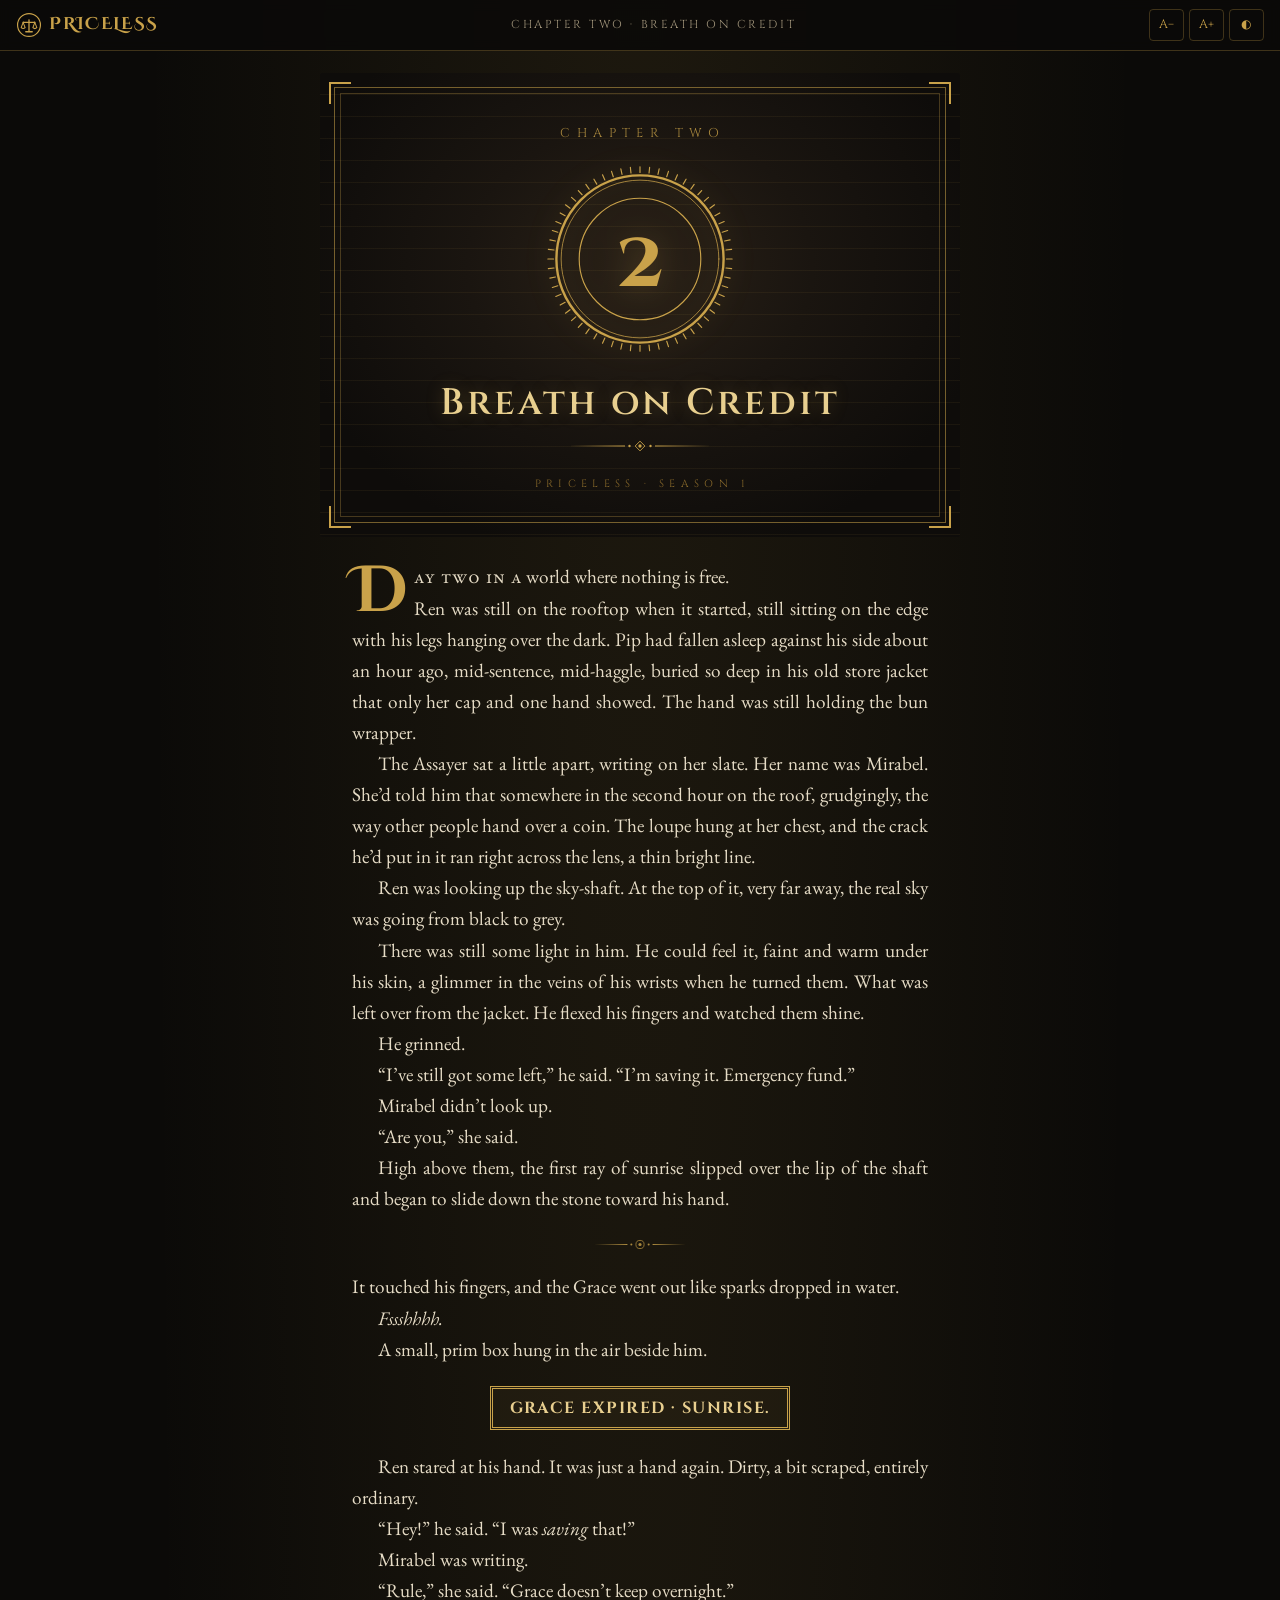
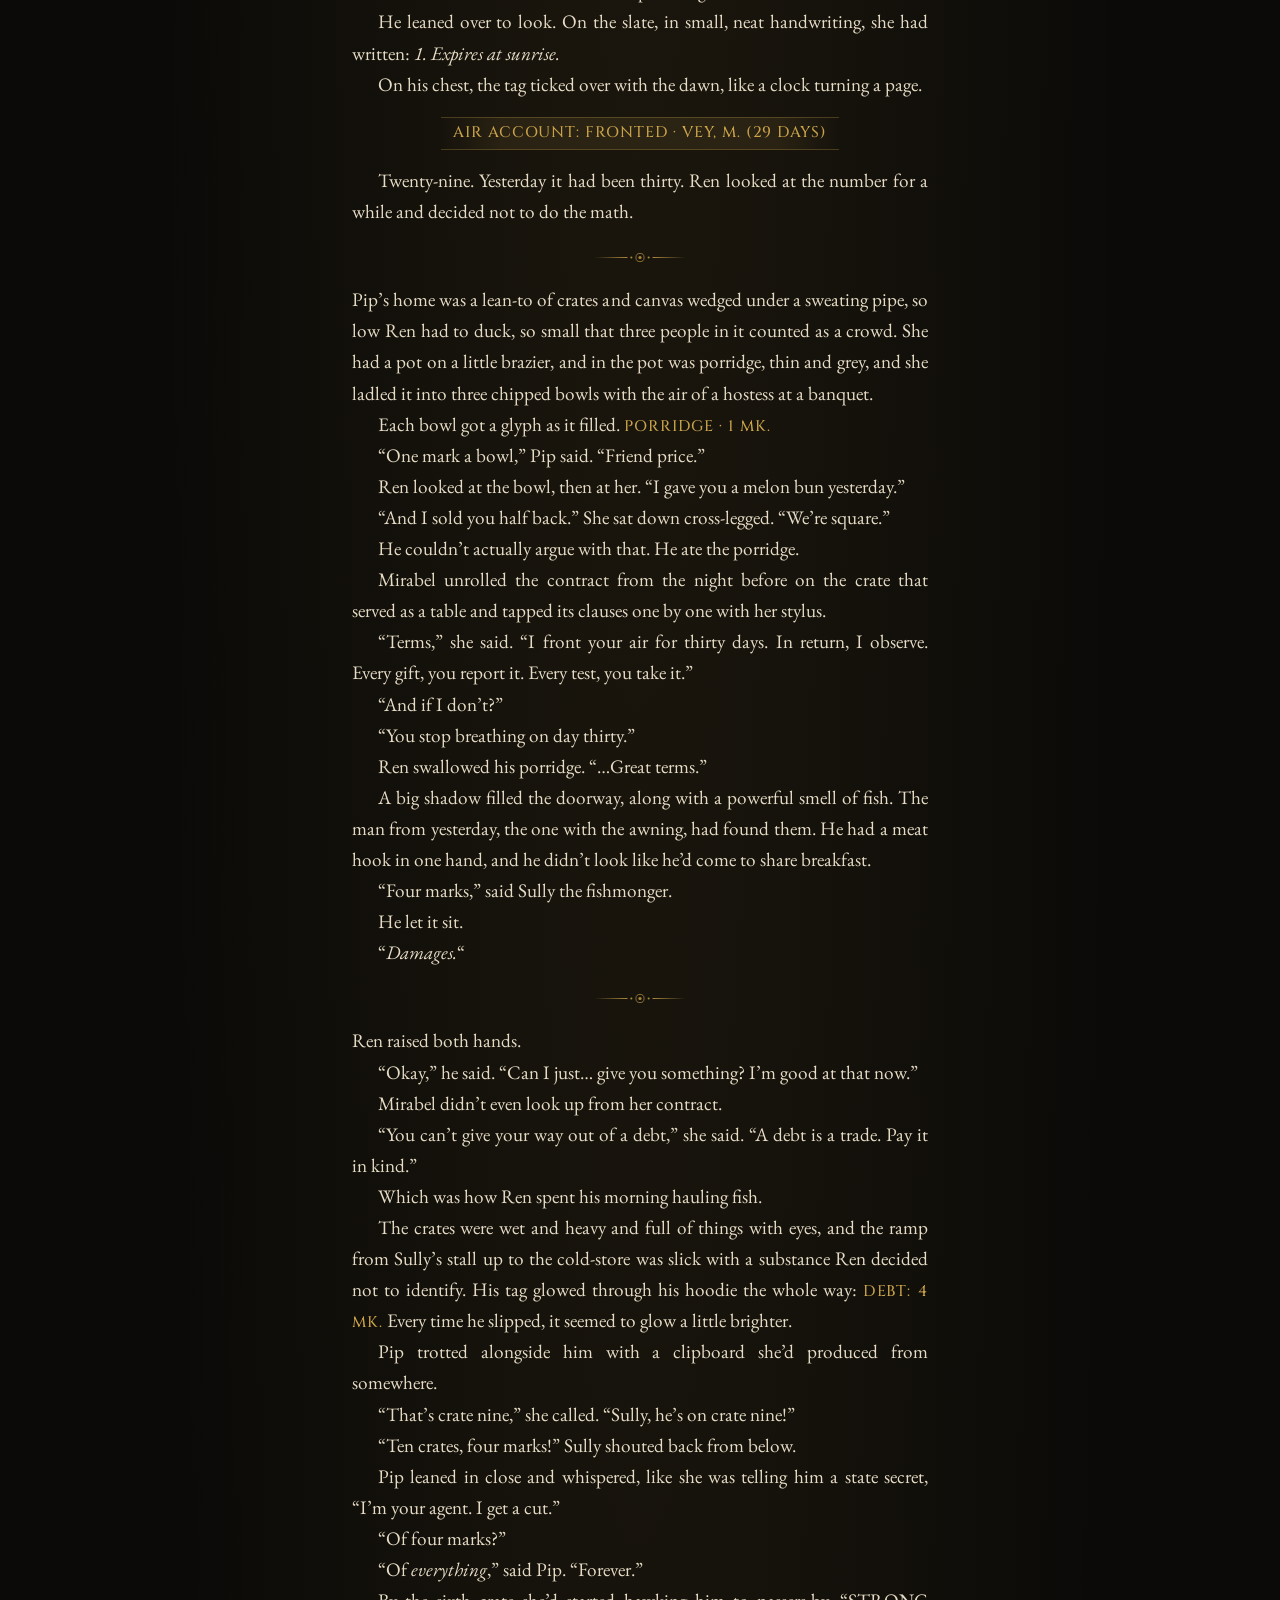
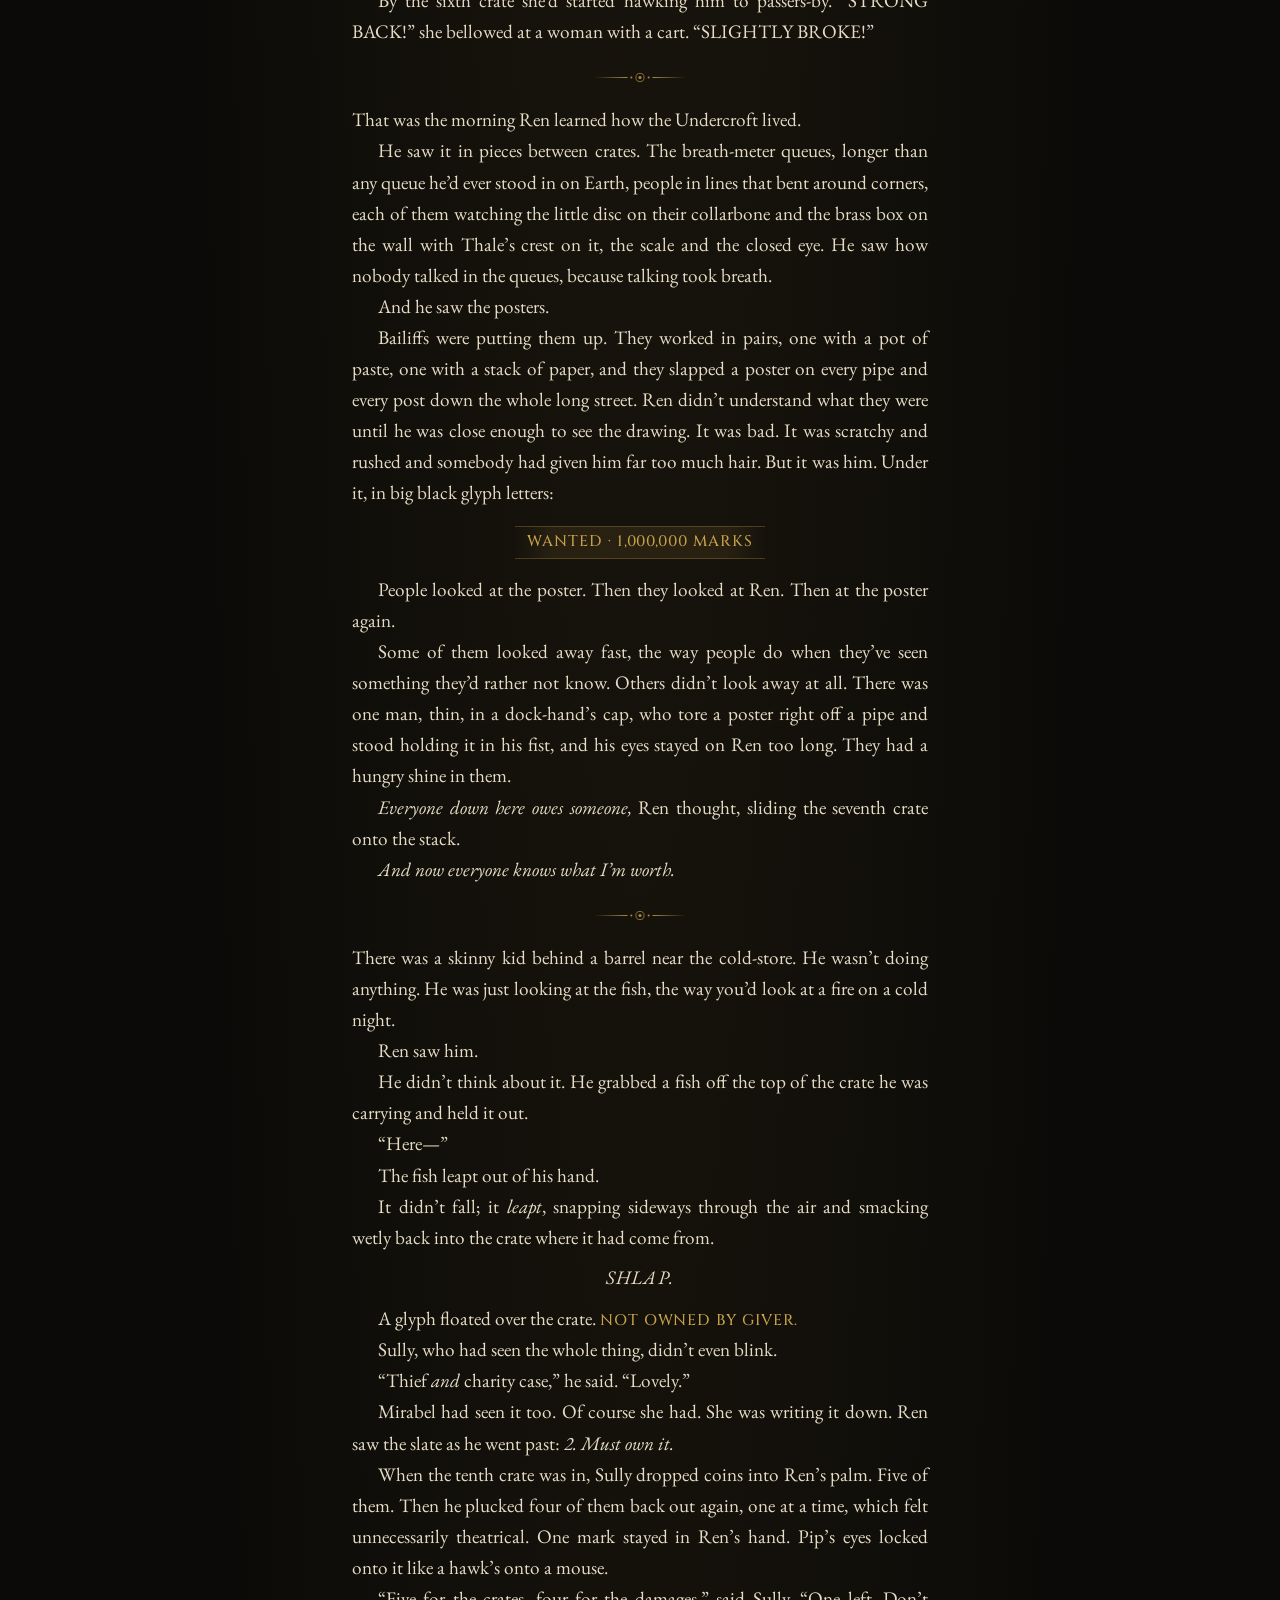
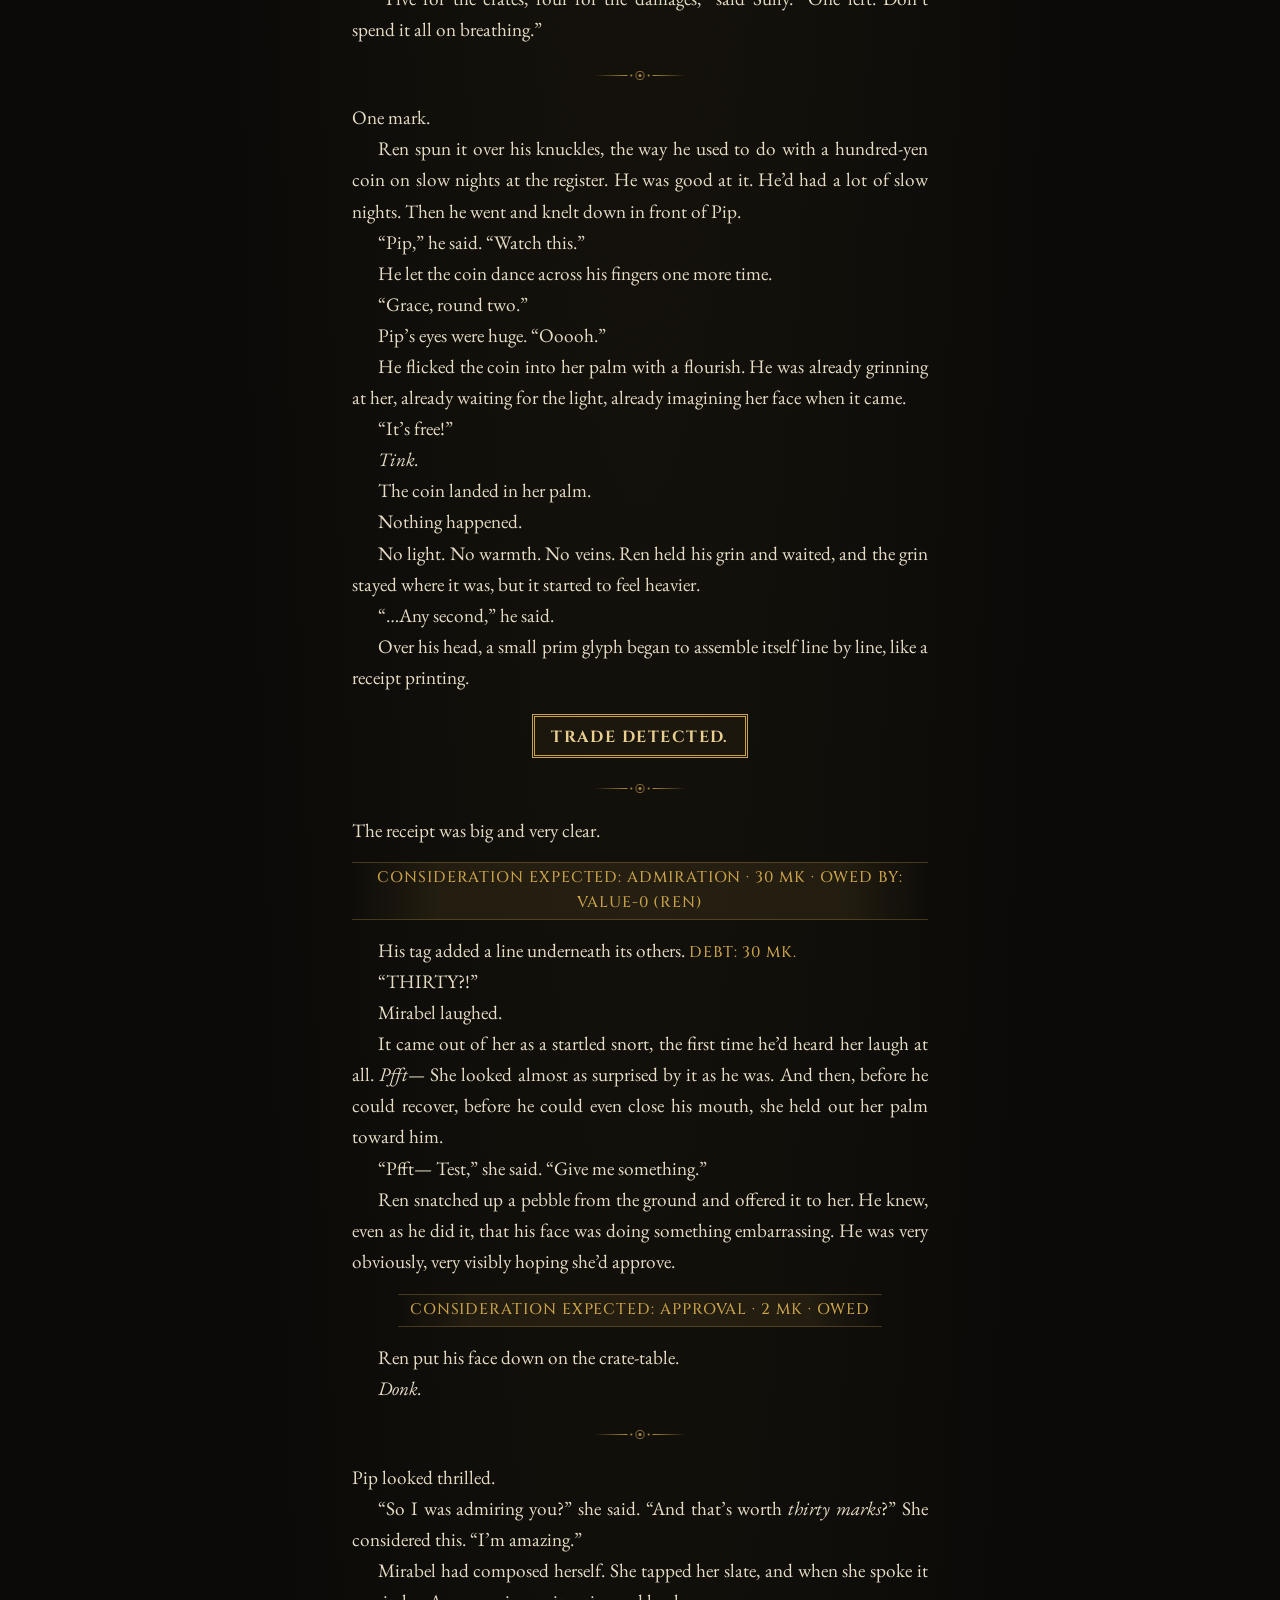
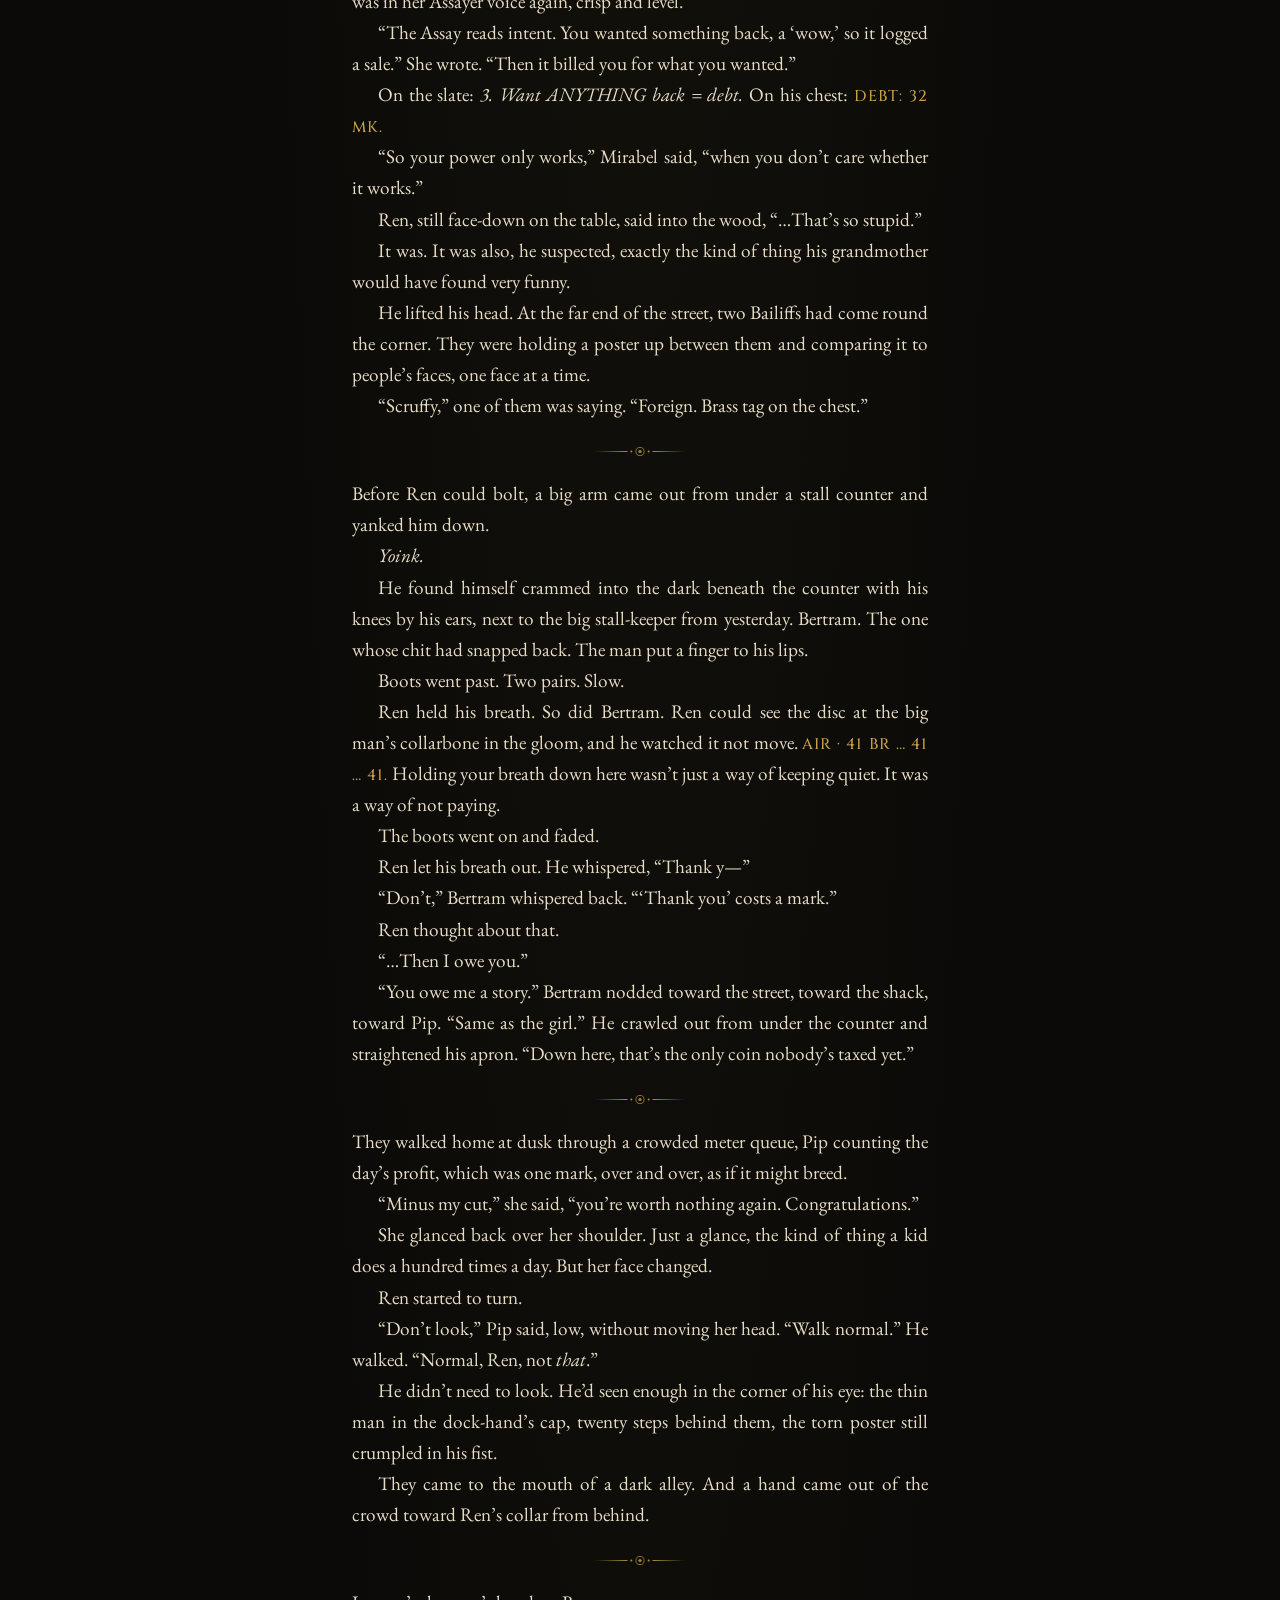
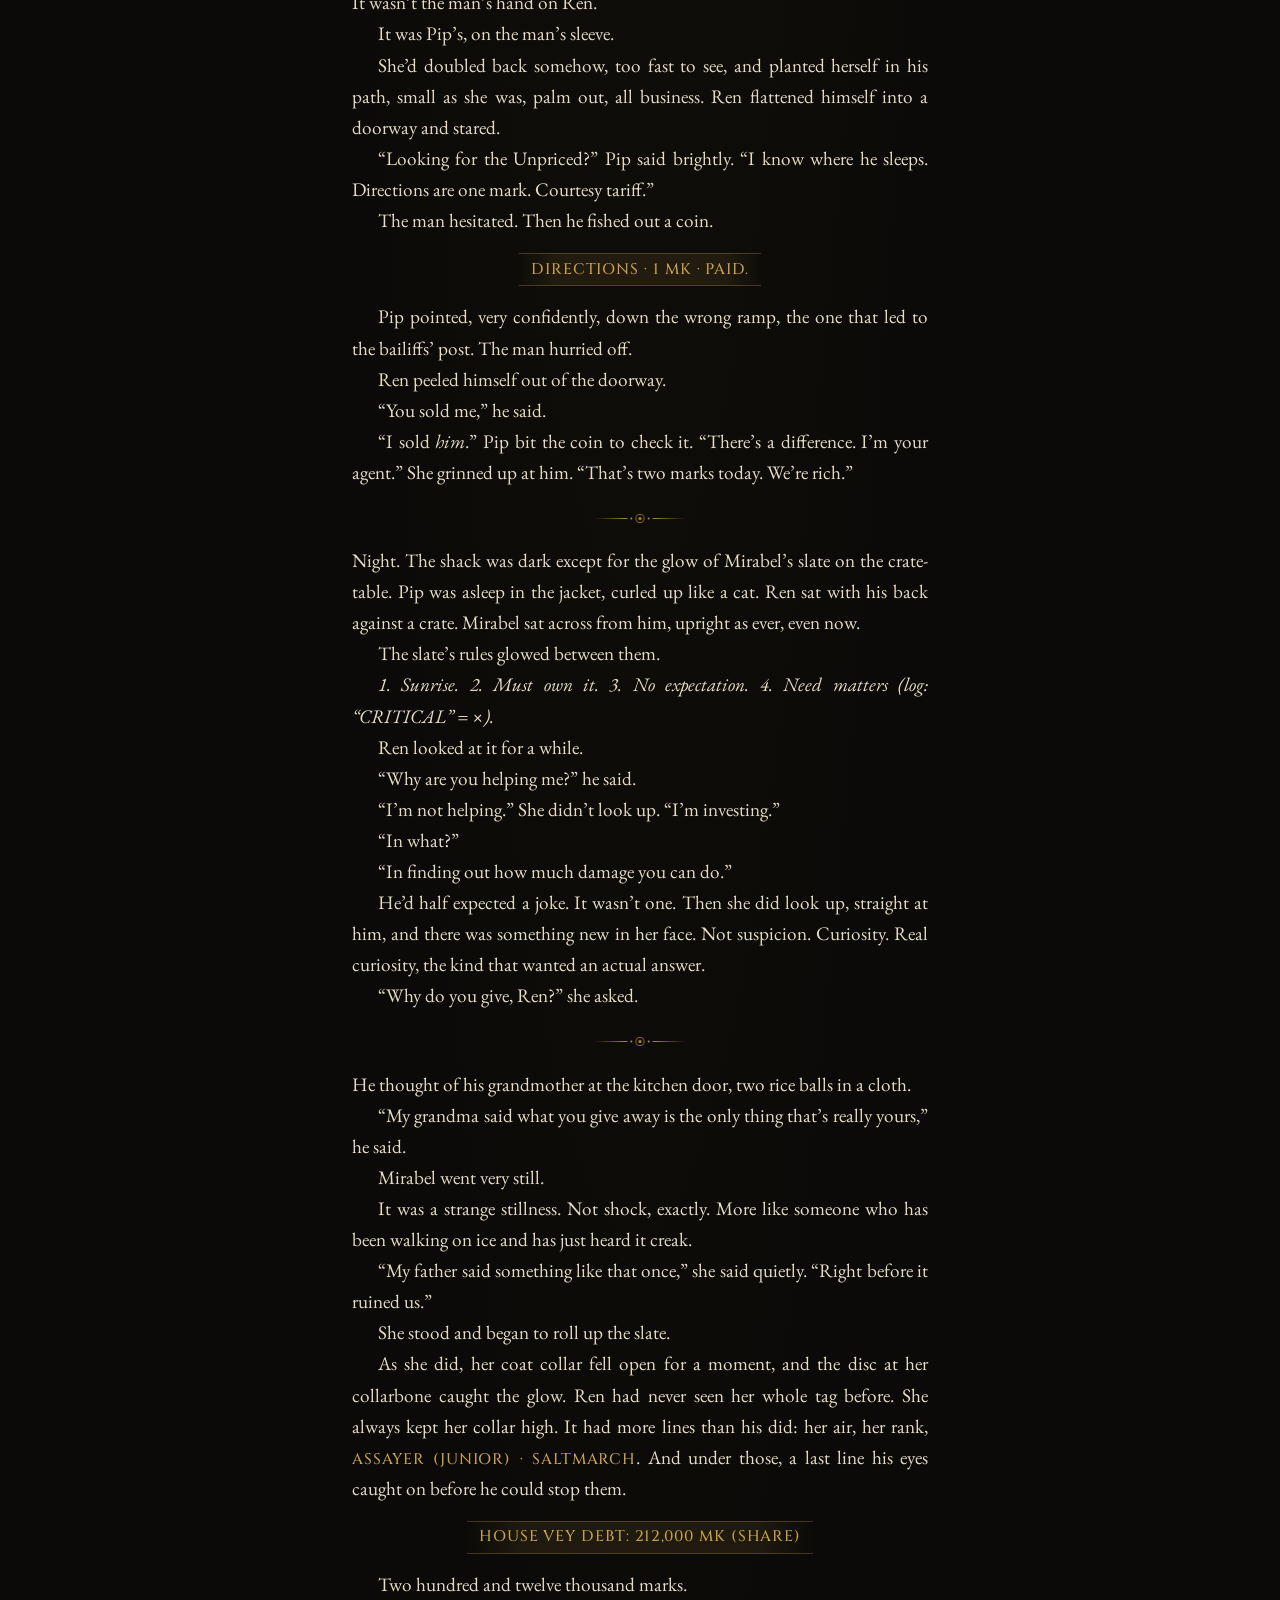
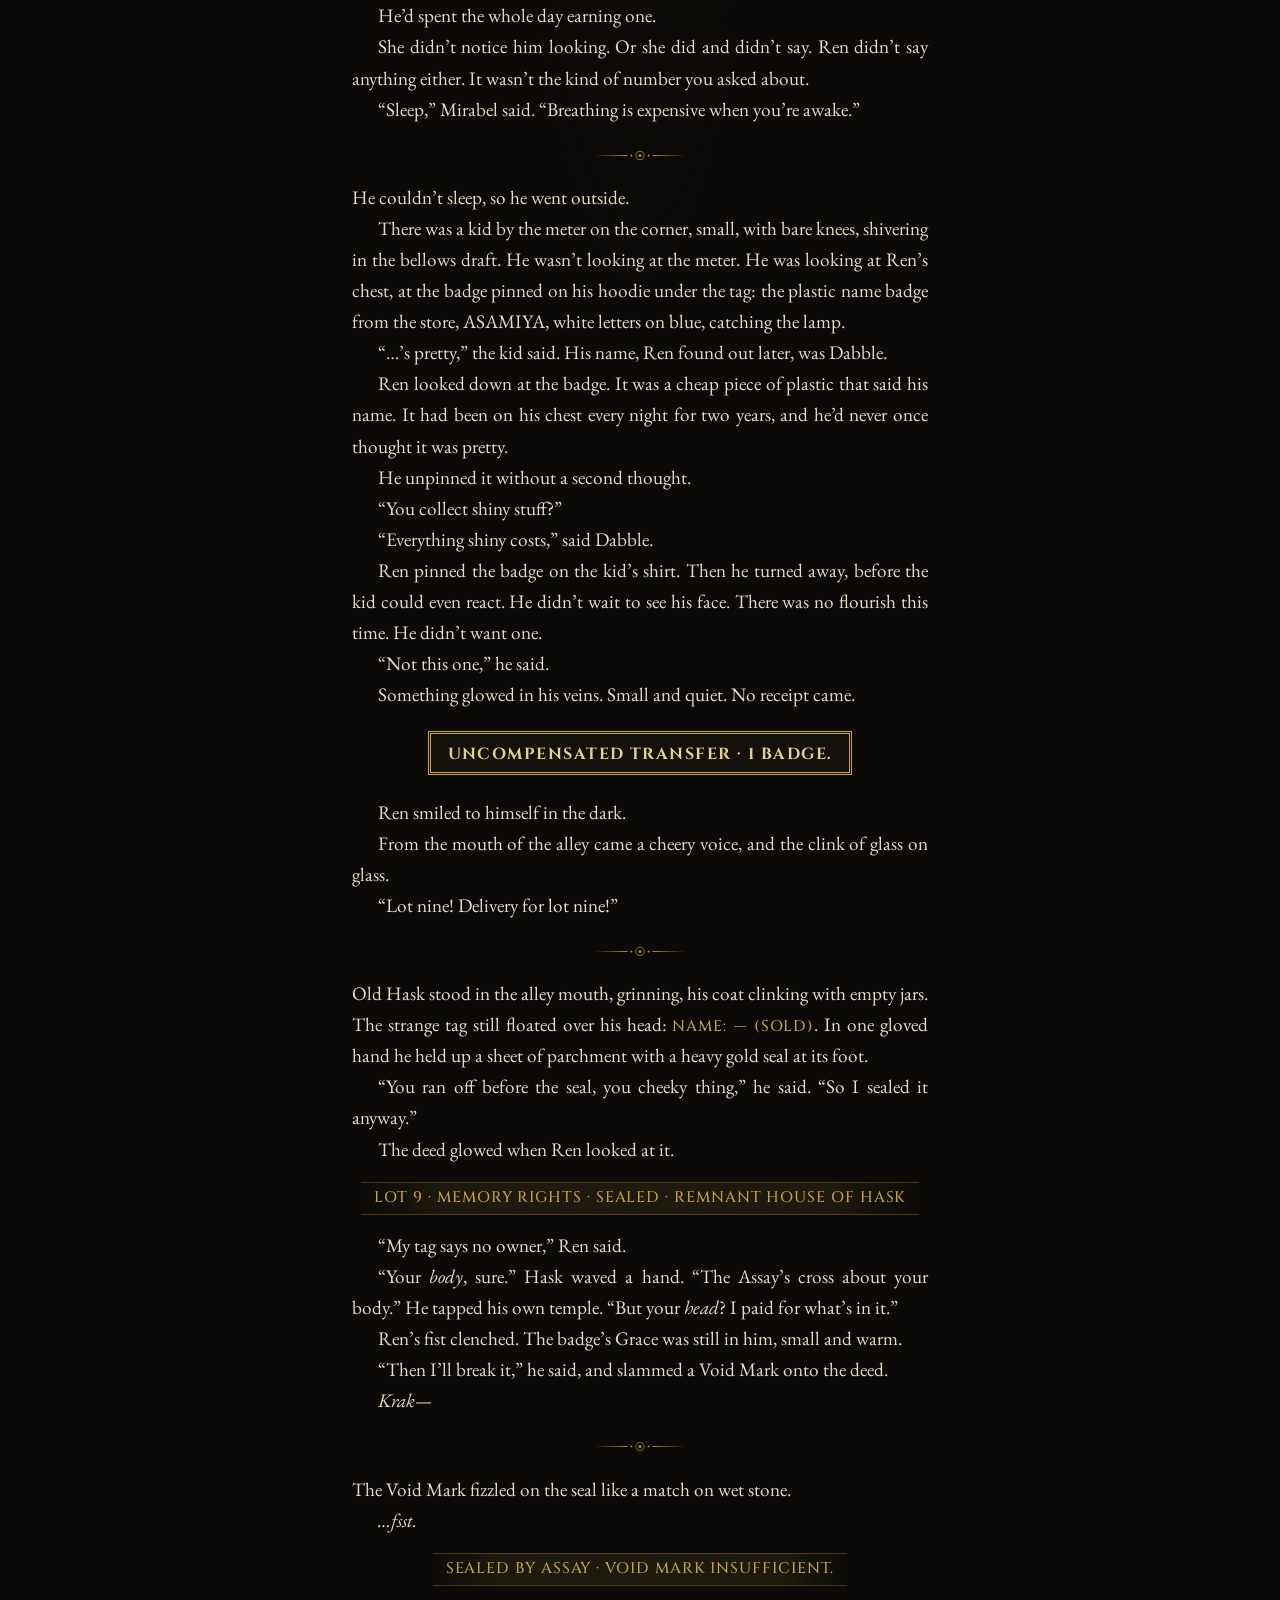
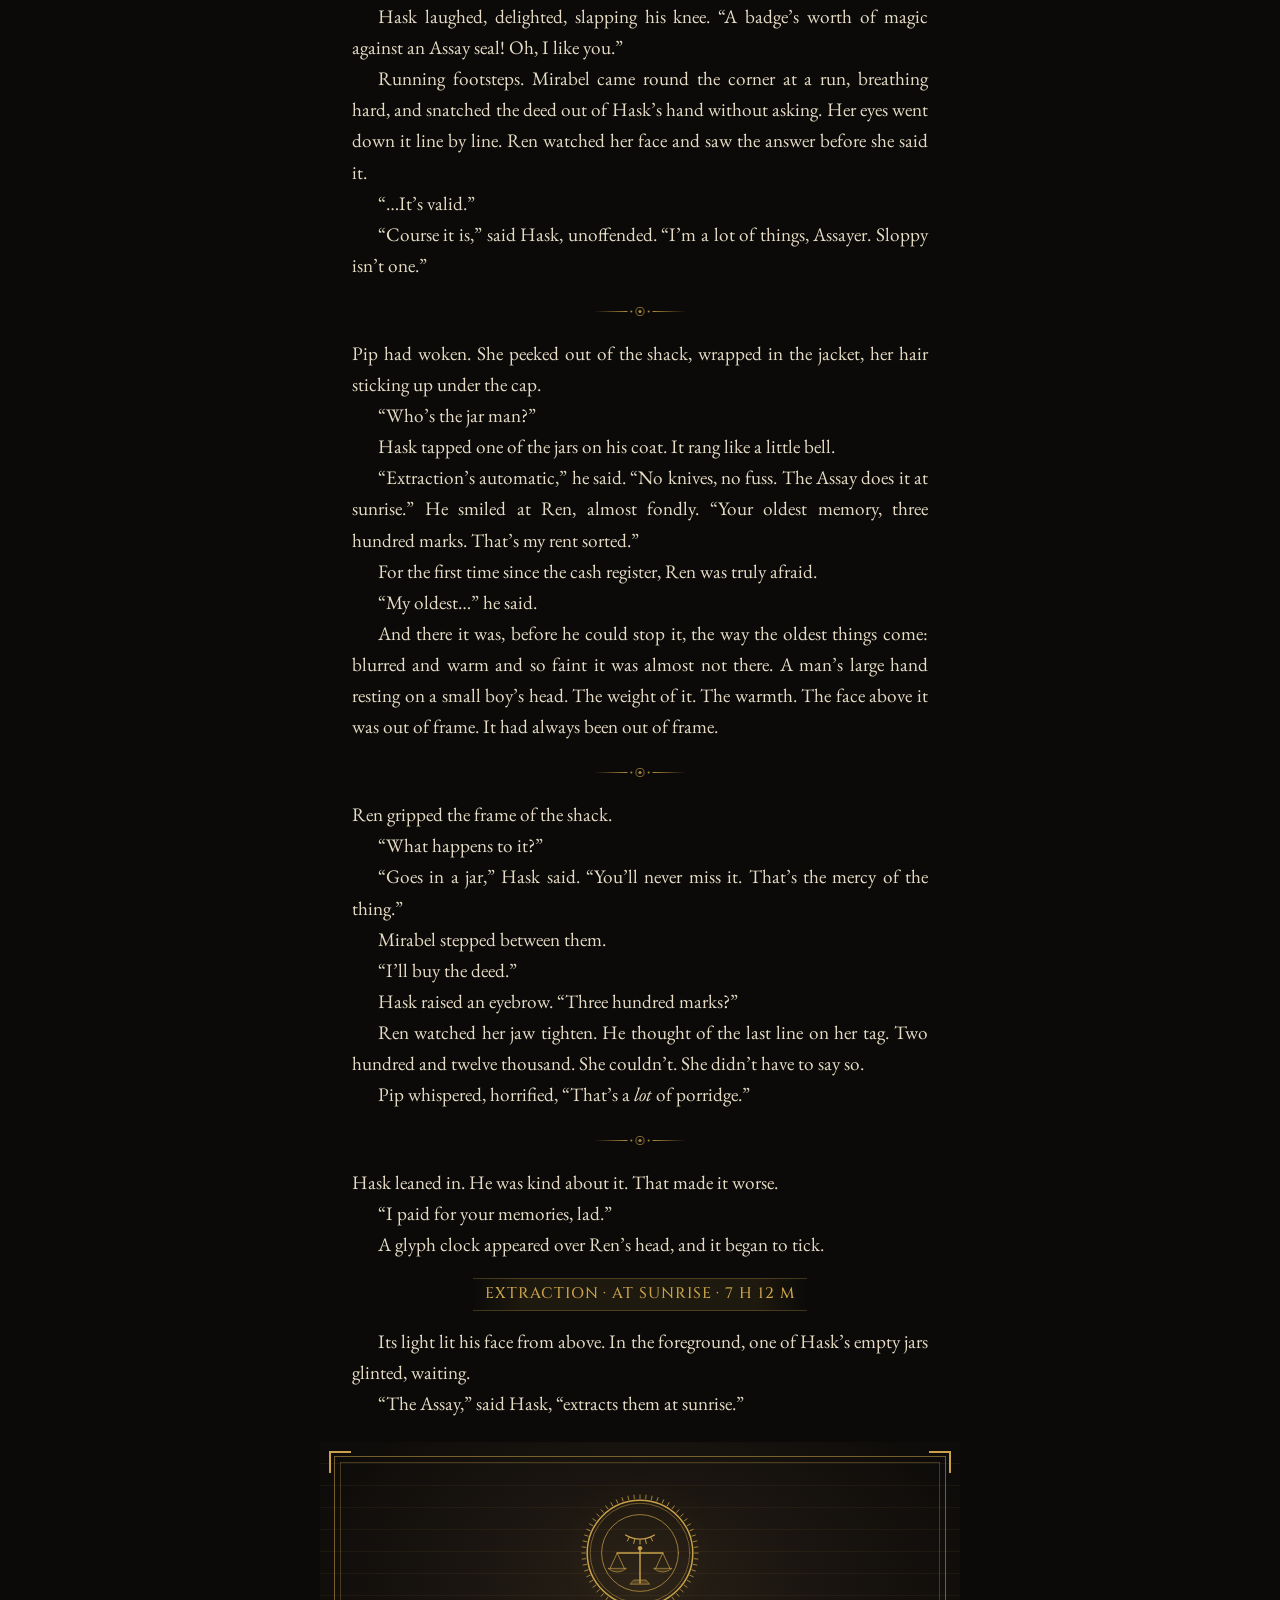
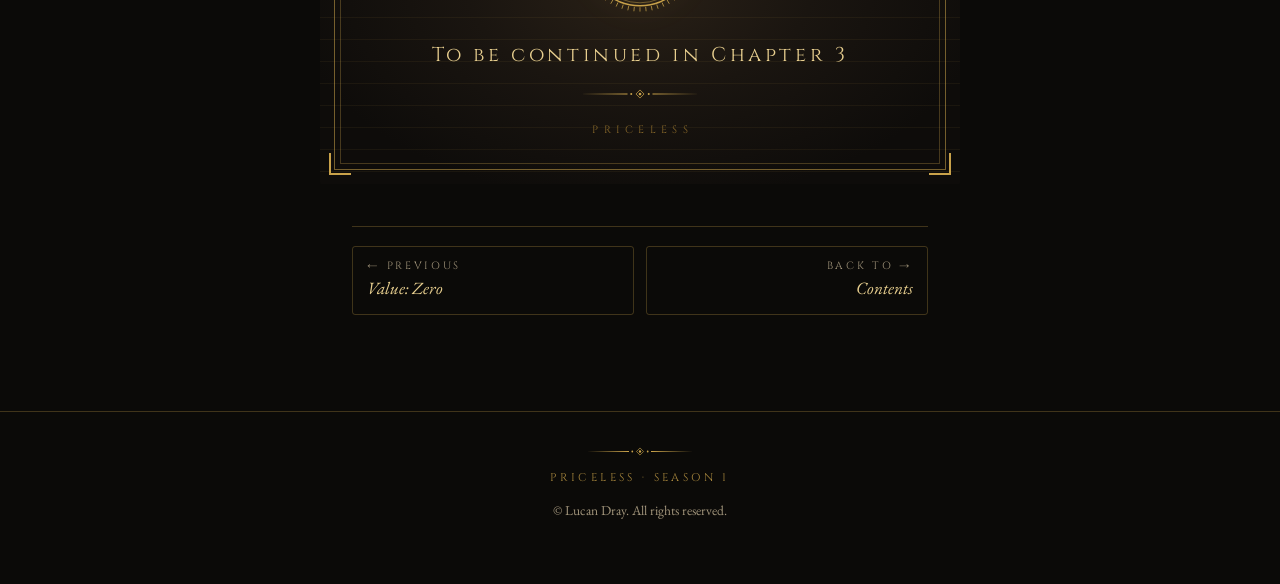
==== commit b6c23aab: "Text fixes: Ch1 scanner beep, Ch2 coat collar line" ====
--- a/chapter-2.html
+++ b/chapter-2.html
@@ -175,7 +175,7 @@
 <p>It was a strange stillness. Not shock, exactly. More like someone who has been walking on ice and has just heard it creak.</p>
 <p>&ldquo;My father said something like that once,&rdquo; she said quietly. &ldquo;Right before it ruined us.&rdquo;</p>
 <p>She stood and began to roll up the slate.</p>
-<p>As she did, her coat sleeve fell back from her collar for a moment, and the disc at her collarbone caught the glow. Ren had never seen her whole tag before. She always kept her collar high. It had more lines than his did: her air, her rank, <span class="glyph">ASSAYER (JUNIOR) · SALTMARCH</span>. And under those, a last line his eyes caught on before he could stop them.</p>
+<p>As she did, her coat collar fell open for a moment, and the disc at her collarbone caught the glow. Ren had never seen her whole tag before. She always kept her collar high. It had more lines than his did: her air, her rank, <span class="glyph">ASSAYER (JUNIOR) · SALTMARCH</span>. And under those, a last line his eyes caught on before he could stop them.</p>
 <p class="glyphline"><span class="glyph">HOUSE VEY DEBT: 212,000 MK (SHARE)</span></p>
 <p>Two hundred and twelve thousand marks.</p>
 <p>He&rsquo;d spent the whole day earning one.</p>
--- a/fonts.css
+++ b/fonts.css
@@ -0,0 +1,6 @@
+/* Fonts: Cinzel, Cinzel Decorative, EB Garamond, SIL Open Font License 1.1, subset and self-hosted. */
+@font-face{font-family:"EB Garamond";src:url([data-uri]) format("woff");font-weight:400 800;font-style:normal;font-display:swap}
+@font-face{font-family:"EB Garamond";src:url([data-uri]